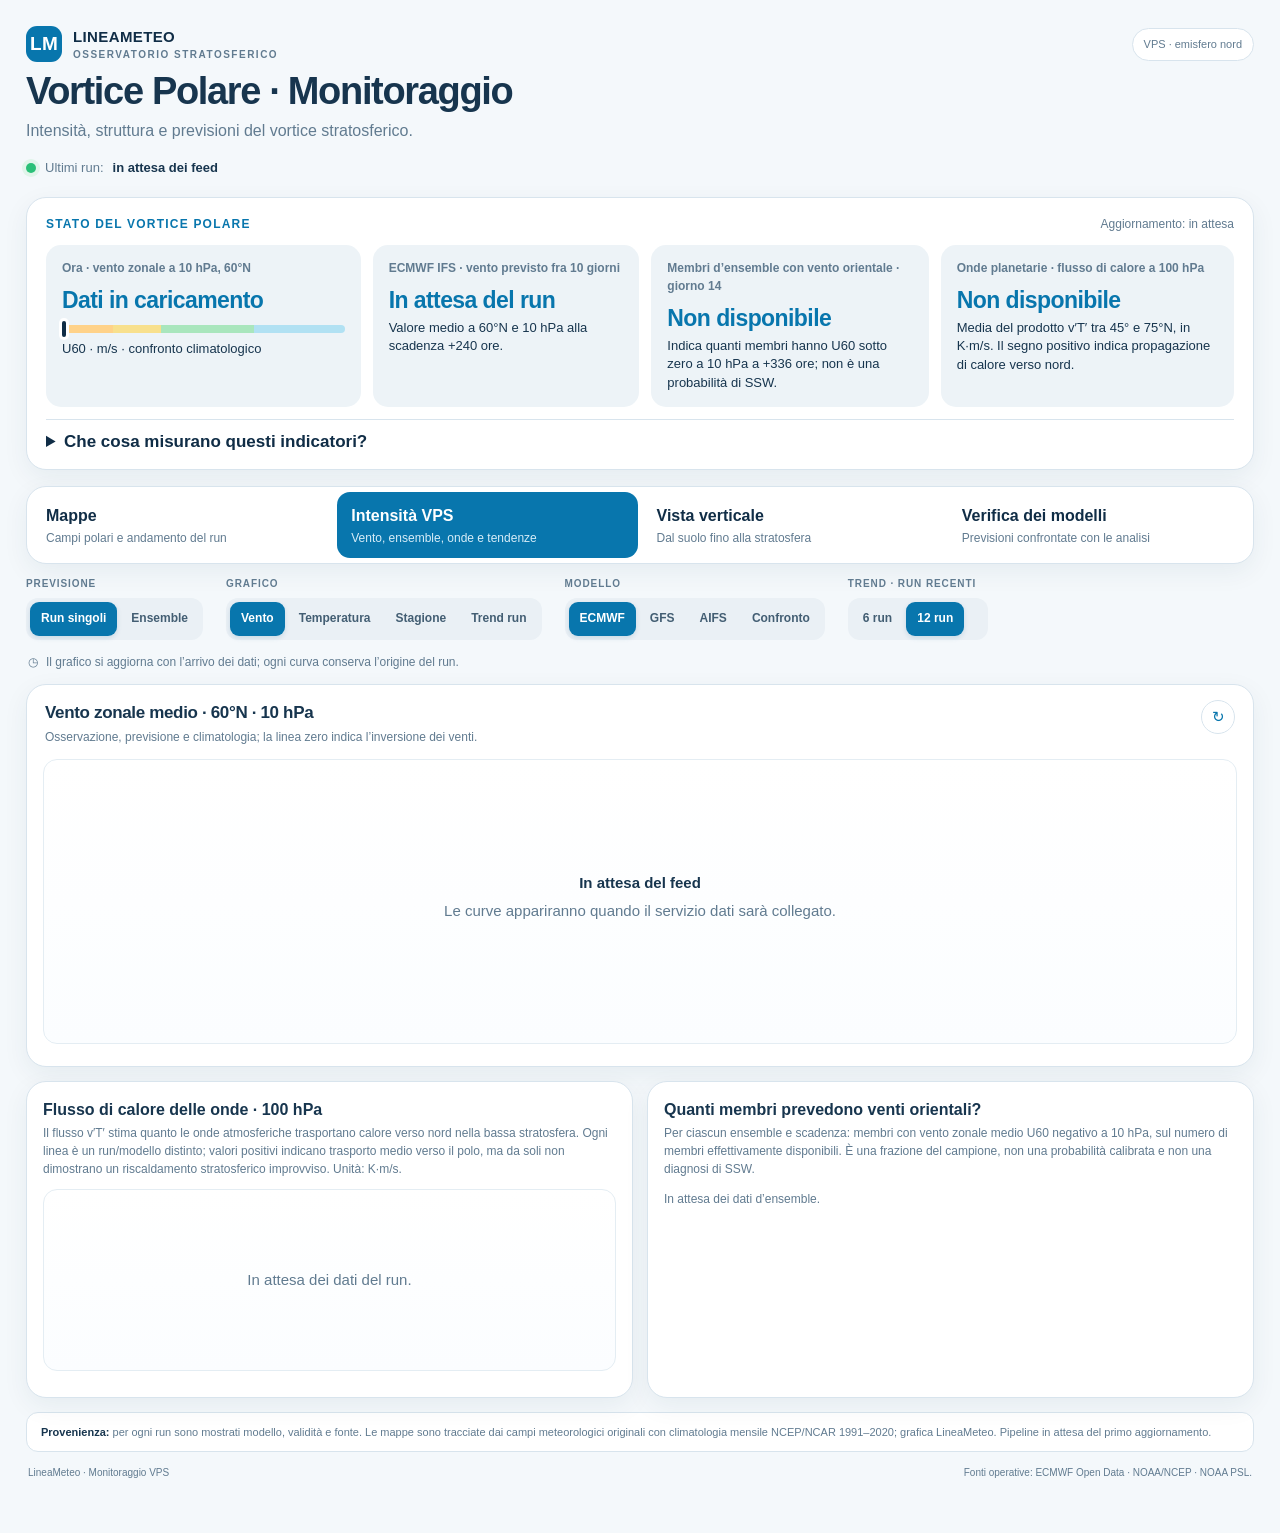
==== public/index.html @ aa891d91 "Fix VPS diagnostics and ensemble charts" ====
<!doctype html>
<html lang="it">
<head>
<meta charset="utf-8"><meta name="viewport" content="width=device-width,initial-scale=1">
<meta name="theme-color" content="#075b91">
<title>VPS · Monitoraggio del vortice polare | LineaMeteo</title>
<style>
:root{--navy:#102d46;--blue:#0876ad;--blue2:#e8f3f9;--cyan:#28a8c4;--ink:#17354e;--muted:#617b90;--line:#d8e4ed;--paper:#fff;--page:#f4f8fb;--soft:#edf3f7;--red:#bd3434;--amber:#cf5c19;--green:#188655;--shadow:0 8px 26px #143c5510}
*{box-sizing:border-box}body{margin:0;background:var(--page);color:var(--ink);font:15px/1.48 Inter,"Segoe UI",Arial,sans-serif}button,select{font:inherit;color:inherit}button{cursor:pointer}.shell{max-width:1460px;margin:auto;padding:26px 26px 52px}.brandline{display:flex;justify-content:space-between;align-items:center;gap:18px;margin-bottom:8px}.brand{display:flex;align-items:center;gap:11px;font-weight:850;letter-spacing:.025em;color:var(--navy)}.brand-mark{width:36px;height:36px;border-radius:11px;background:var(--blue);color:#fff;display:grid;place-items:center;font-size:19px}.brand small{display:block;font-size:10px;letter-spacing:.15em;color:var(--muted);font-weight:750}.source-tag{border:1px solid var(--line);background:#fff;border-radius:999px;padding:7px 11px;color:var(--muted);font-size:11px}.title{font-size:clamp(27px,3.2vw,38px);line-height:1.1;margin:0 0 6px;letter-spacing:-.035em}.subtitle{margin:0;color:var(--muted);font-size:16px}.runline{display:flex;align-items:center;gap:9px;margin:16px 0 19px;color:var(--muted);font-size:13px;flex-wrap:wrap}.live-dot{width:10px;height:10px;border-radius:50%;background:#2ac078;box-shadow:0 0 0 4px #e0f5ea;flex:none}.runline strong{color:var(--ink);font-weight:700}.panel{background:var(--paper);border:1px solid var(--line);border-radius:20px;box-shadow:var(--shadow)}.status-panel{padding:18px 19px 15px}.panel-head{display:flex;justify-content:space-between;align-items:center;gap:12px;margin-bottom:12px}.eyebrow{font-size:12px;font-weight:850;letter-spacing:.1em;text-transform:uppercase;color:var(--blue)}.updated{font-size:12px;color:var(--muted)}.status-grid{display:grid;grid-template-columns:1.18fr 1fr 1.04fr 1.1fr;gap:12px}.status-card{background:var(--soft);border-radius:15px;padding:15px 16px;min-height:145px}.status-label{font-size:12px;color:var(--muted);font-weight:650}.status-value{font-size:23px;line-height:1.12;font-weight:850;letter-spacing:-.025em;margin:10px 0 5px;color:var(--blue)}.status-value.warn{color:var(--amber)}.status-value.alert{color:var(--red)}.status-value.ok{color:var(--green)}.status-detail{font-size:13px;line-height:1.42}.meter{position:relative;height:8px;border-radius:10px;margin:11px 0 7px;background:linear-gradient(90deg,#ffd289 0 18%,#f8e08d 18% 35%,#a9e6bd 35% 68%,#b1e1f3 68% 100%)}.meter i{position:absolute;top:-4px;left:var(--pos,0%);height:16px;width:4px;border-radius:4px;background:var(--navy);box-shadow:0 0 0 3px white}.help{margin-top:12px;border-top:1px solid var(--line);padding-top:9px}.help summary{cursor:pointer;font-size:17px;font-weight:800;color:var(--navy)}.help p{margin:9px 0 2px;max-width:1120px;color:#435e73;font-size:13px}.views{display:grid;grid-template-columns:repeat(4,1fr);gap:5px;padding:5px;margin:16px 0 13px}.view-btn{border:0;background:transparent;border-radius:13px;text-align:left;padding:12px 14px;font-weight:800;font-size:16px;color:var(--navy)}.view-btn small{display:block;margin-top:3px;color:var(--muted);font-size:12px;font-weight:500;line-height:1.3}.view-btn[aria-selected=true]{background:var(--blue);color:white}.view-btn[aria-selected=true] small{color:#d7edf8}.controls{display:flex;gap:15px 23px;flex-wrap:wrap;margin:12px 0 14px}.control{min-width:140px}.control label{display:block;text-transform:uppercase;letter-spacing:.09em;color:var(--muted);font-size:10px;font-weight:850;margin-bottom:6px}.seg{display:flex;flex-wrap:wrap;gap:3px;background:#eaf0f5;padding:4px;border-radius:12px}.seg button{border:0;background:transparent;border-radius:9px;padding:8px 11px;font-size:12px;font-weight:700;color:#435e73}.seg button[aria-pressed=true]{background:var(--blue);color:#fff;box-shadow:0 2px 5px #075b9126}.seg button:disabled{opacity:.45;cursor:not-allowed}.map-controls .control{min-width:auto}.map-controls select{background:#eaf0f5;border:1px solid #dbe6ef;border-radius:10px;padding:8px 11px;font-size:12px;font-weight:700;max-width:230px}.freshness{display:flex;align-items:center;gap:8px;color:var(--muted);font-size:12px;margin:10px 2px 12px}.freshness b{color:var(--ink)}.chart-panel{padding:15px 16px 12px;overflow:hidden}.chart-top{display:flex;justify-content:space-between;align-items:flex-start;gap:16px;margin:0 2px 12px}.chart-top h2{font-size:17px;margin:0 0 4px;letter-spacing:-.02em}.chart-top p{margin:0;color:var(--muted);font-size:12px}.chart-actions{display:flex;gap:7px}.iconbtn{width:34px;height:34px;border-radius:50%;border:1px solid var(--line);background:#fff;color:var(--blue);font-size:15px}.chartbox{border:1px solid #e4edf3;border-radius:14px;min-height:285px;padding:10px 9px;background:linear-gradient(#fff,#fbfdff);overflow:hidden}.chartbox svg{width:100%;height:auto;display:block;min-height:250px}.chart-empty{min-height:255px;display:grid;place-items:center;text-align:center;color:var(--muted);padding:22px}.chart-empty strong{display:block;color:var(--ink);font-size:15px;margin-bottom:5px}.legend{display:flex;gap:13px;align-items:center;flex-wrap:wrap;margin:10px 3px 0;font-size:11px;color:var(--muted)}.leg{display:inline-flex;gap:6px;align-items:center}.line-swatch{width:19px;height:3px;border-radius:4px;background:var(--c)}.dash-swatch{width:19px;border-top:2px dashed var(--c)}.section-note{border-left:3px solid var(--cyan);padding:9px 12px;background:#f0f8fb;color:#426276;font-size:12px;margin-top:12px;border-radius:0 9px 9px 0}.grid-two{display:grid;grid-template-columns:1fr 1fr;gap:14px;margin-top:14px}.mini-panel{padding:16px}.mini-panel h3{font-size:16px;margin:0 0 4px}.mini-panel p{margin:0;color:var(--muted);font-size:12px}.mapbox{padding:14px;background:#fff;border:1px solid var(--line);border-radius:16px}.mapbox img{width:100%;height:auto;min-height:280px;object-fit:contain;background:#f9fbfc;border-radius:10px;display:block}.map-placeholder{min-height:360px;display:grid;place-items:center;text-align:center;color:var(--muted);background:linear-gradient(135deg,#eff6fa,#fff);border-radius:10px;padding:24px}.map-placeholder strong{display:block;color:var(--navy);font-size:18px;margin-bottom:5px}.map-caption{display:flex;justify-content:space-between;gap:12px;align-items:flex-start;margin:11px 2px 0;color:var(--muted);font-size:11px}.map-caption strong{color:var(--ink)}.sliderrow{display:flex;align-items:center;gap:12px;margin:14px 4px 2px}.sliderrow input{flex:1;accent-color:var(--blue)}.sliderrow output{min-width:76px;text-align:right;font-size:12px;font-weight:750;color:var(--blue)}.playbtn{width:42px;height:42px;border:0;border-radius:50%;background:var(--blue);color:white;font-size:17px}.tickrow{display:flex;justify-content:space-between;color:var(--muted);font-size:10px;margin:3px 0 0 54px}.data-foot{display:flex;justify-content:space-between;gap:12px;flex-wrap:wrap;margin:14px 2px 0;color:var(--muted);font-size:10px}.data-foot a{color:var(--blue)}.source-strip{margin-top:14px;padding:11px 14px;border:1px solid var(--line);background:#fff;border-radius:12px;color:var(--muted);font-size:11px;line-height:1.5}.source-strip b{color:var(--ink)}.hidden{display:none!important}.badge{display:inline-flex;align-items:center;border-radius:999px;padding:3px 8px;background:var(--blue2);color:var(--blue);font-weight:750;font-size:10px}.mobile-scroll{overflow:auto}.axis{font:11px Inter,"Segoe UI",sans-serif;fill:#74899b}.chart-title{font:700 13px Inter,"Segoe UI",sans-serif;fill:#17354e}.gridline{stroke:#e5edf3;stroke-width:1}.zero{stroke:#243c50;stroke-width:1.4}.historical{fill:none;stroke:#192f40;stroke-width:3.2;stroke-linecap:round;stroke-linejoin:round}.normal{fill:none;stroke:#8a969f;stroke-width:1.8}.forecast{fill:none;stroke:#c64535;stroke-width:2.5;stroke-linecap:round;stroke-linejoin:round}.spread{fill:#bd4040;opacity:.12}.placeholder-run{color:var(--muted)}@media(max-width:900px){.status-grid{grid-template-columns:repeat(2,1fr)}.views{grid-template-columns:repeat(2,1fr)}}@media(max-width:620px){.shell{padding:17px 12px 34px}.brandline{align-items:flex-start}.source-tag{display:none}.status-grid{grid-template-columns:1fr 1fr;gap:8px}.status-card{padding:11px;min-height:130px}.status-value{font-size:19px}.views{gap:3px;padding:4px}.view-btn{padding:10px;font-size:13px}.view-btn small{font-size:10px}.grid-two{grid-template-columns:1fr}.panel-head{align-items:flex-start}.chart-panel{padding:12px 10px}.chartbox{padding:6px 3px;min-height:230px}.chartbox svg{min-height:220px}.mapbox{padding:8px}.map-placeholder{min-height:240px}.control{min-width:120px}.map-controls select{max-width:180px}}
#vertical-chart svg{min-height:560px}#vertical-chart .axis{font-size:12px}
</style>
</head>
<body>
<main class="shell">
  <div class="brandline"><div class="brand"><span class="brand-mark">LM</span><span>LINEAMETEO<small>OSSERVATORIO STRATOSFERICO</small></span></div><span class="source-tag">VPS · emisfero nord</span></div>
  <h1 class="title">Vortice Polare · Monitoraggio</h1>
  <p class="subtitle">Intensità, struttura e previsioni del vortice stratosferico.</p>
  <div class="runline"><i class="live-dot"></i><span>Ultimi run:</span><span id="runline"><strong>in attesa dei feed</strong></span></div>

  <section class="panel status-panel" aria-label="Stato VPS">
    <div class="panel-head"><span class="eyebrow">Stato del vortice polare</span><span id="updated" class="updated">Aggiornamento: in attesa</span></div>
    <div class="status-grid">
      <article class="status-card"><div class="status-label">Ora · vento zonale a 10 hPa, 60°N</div><div id="wind-state" class="status-value">Dati in caricamento</div><div class="meter" aria-hidden="true"><i id="wind-meter"></i></div><div id="wind-value" class="status-detail">U60 · m/s · confronto climatologico</div></article>
      <article class="status-card"><div class="status-label">ECMWF IFS · vento previsto fra 10 giorni</div><div id="forecast-state" class="status-value">In attesa del run</div><div id="forecast-value" class="status-detail">Valore medio a 60°N e 10 hPa alla scadenza +240 ore.</div></article>
      <article class="status-card"><div class="status-label">Membri d’ensemble con vento orientale · giorno 14</div><div id="ssw-state" class="status-value">Non disponibile</div><div id="ssw-value" class="status-detail">Indica quanti membri hanno U60 sotto zero a 10 hPa a +336 ore; non è una probabilità di SSW.</div></article>
      <article class="status-card"><div class="status-label">Onde planetarie · flusso di calore a 100 hPa</div><div id="wave-state" class="status-value">Non disponibile</div><div id="wave-value" class="status-detail">Media del prodotto v′T′ tra 45° e 75°N, in K·m/s. Il segno positivo indica propagazione di calore verso nord.</div></article>
    </div>
    <details class="help"><summary>Che cosa misurano questi indicatori?</summary><p><b>Vento zonale U60:</b> media del vento da ovest verso est tra 55° e 65°N a 10 hPa (circa 30 km). Positivo significa venti occidentali; negativo, orientali. <b>Previsione IFS:</b> valore del run deterministico a +240 ore, non media dell’ensemble. <b>Membri sotto zero:</b> conteggio e frazione dei membri che prevedono vento orientale a +336 ore; è una quota grezza riferita a quel campione, non una probabilità calibrata e non basta da sola a diagnosticare un riscaldamento stratosferico improvviso. <b>Flusso v′T′:</b> misura l’attività delle onde planetarie nella bassa stratosfera; un valore positivo indica trasporto medio di calore verso il polo. Nessun indicatore, preso singolarmente, determina il tempo al suolo.</p></details>
  </section>

  <nav class="panel views" aria-label="Sezioni dashboard" role="tablist">
    <button class="view-btn" role="tab" aria-selected="false" data-view="maps">Mappe<small>Campi polari e andamento del run</small></button>
    <button class="view-btn" role="tab" aria-selected="true" data-view="strength">Intensità VPS<small>Vento, ensemble, onde e tendenze</small></button>
    <button class="view-btn" role="tab" aria-selected="false" data-view="vertical">Vista verticale<small>Dal suolo fino alla stratosfera</small></button>
    <button class="view-btn" role="tab" aria-selected="false" data-view="accuracy">Verifica dei modelli<small>Previsioni confrontate con le analisi</small></button>
  </nav>

  <section id="view-maps" class="view-section hidden" aria-label="Mappe polari">
    <div class="controls map-controls">
      <div class="control"><label for="map-model">Modello</label><select id="map-model"><option value="ifs">ECMWF IFS</option><option value="gfs">GFS</option><option value="aifs">AIFS</option><option value="compare">Confronto</option></select></div>
      <div class="control"><label>Quota</label><div class="seg"><button data-level="10" aria-pressed="true">10 hPa</button><button data-level="50" aria-pressed="false">50 hPa</button><button data-level="both" aria-pressed="false">Entrambe</button></div></div>
      <div class="control"><label>Campo</label><div class="seg"><button data-field="vortex" aria-pressed="true">Struttura del vortice</button><button data-field="temp" aria-pressed="false">Anomalia temperatura</button><button data-field="height" aria-pressed="false">Anomalia geopotenziale</button><button data-field="wind" aria-pressed="false">Vento zonale</button></div></div>
    </div>
    <div class="freshness"><span class="live-dot"></span><span id="map-freshness">Seleziona il passo previsto con il cursore.</span></div>
    <article class="panel mapbox">
      <div id="map-display" class="map-placeholder"><div><strong>Mappe VPS</strong><span>In attesa del feed cartografico del run selezionato.</span></div></div>
      <div class="sliderrow"><button id="map-play" class="playbtn" aria-label="Avvia animazione">▶</button><input id="map-step" type="range" min="0" max="7" step="1" value="0" aria-label="Passo di previsione"><output id="map-step-label">Analisi · +0 h</output></div>
      <div class="tickrow"><span>Ora</span><span>Giorno 3</span><span>Giorno 6</span><span>Giorno 9</span><span>Giorno 12</span><span>Giorno 15</span></div>
      <div class="map-caption"><span id="map-caption">Mappa non ancora disponibile.</span><span>Vista polare · Nord</span></div>
    </article>
    <div class="source-strip"><b>Campi mostrati:</b> anomalia di temperatura, altezza geopotenziale e struttura del vortice. Mappe generate dai campi del modello e dalla climatologia selezionata; ogni pannello riporta modello, run e ora valida.</div>
  </section>

  <section id="view-strength" class="view-section" aria-label="Intensità del vortice">
    <div class="controls">
      <div class="control"><label>Previsione</label><div class="seg"><button data-forecast="single" aria-pressed="true">Run singoli</button><button data-forecast="ensemble" aria-pressed="false">Ensemble</button></div></div>
      <div class="control"><label>Grafico</label><div class="seg"><button data-chart="wind" aria-pressed="true">Vento</button><button data-chart="temperature" aria-pressed="false">Temperatura</button><button data-chart="season" aria-pressed="false">Stagione</button><button data-chart="trend" aria-pressed="false">Trend run</button></div></div>
      <div class="control"><label>Modello</label><div class="seg"><button data-model="ecmwf" aria-pressed="true">ECMWF</button><button data-model="gfs" aria-pressed="false">GFS</button><button data-model="aifs" aria-pressed="false">AIFS</button><button data-model="compare" aria-pressed="false">Confronto</button></div></div>
      <div class="control"><label>Trend · run recenti</label><div class="seg"><button data-run-count="6" aria-pressed="false">6 run</button><button data-run-count="12" aria-pressed="true">12 run</button></div></div>
    </div>
    <div class="freshness"><span>◷</span><span id="strength-freshness">Il grafico si aggiorna con l’arrivo dei dati; ogni curva conserva l’origine del run.</span></div>
    <article class="panel chart-panel">
      <div class="chart-top"><div><h2 id="strength-title">Vento zonale medio · 60°N · 10 hPa</h2><p id="strength-subtitle">Osservazione, previsione e climatologia; la linea zero indica l’inversione dei venti.</p></div><div class="chart-actions"><button id="refresh" class="iconbtn" title="Aggiorna dati" aria-label="Aggiorna dati">↻</button></div></div>
      <div id="strength-chart" class="chartbox"><div class="chart-empty"><div><strong>In attesa del feed</strong>Le curve appariranno quando il servizio dati sarà collegato.</div></div></div>
      <div id="strength-legend" class="legend"></div>
    </article>
    <div class="grid-two">
      <article class="panel mini-panel"><h3>Flusso di calore delle onde · 100 hPa</h3><p>Il flusso v′T′ stima quanto le onde atmosferiche trasportano calore verso nord nella bassa stratosfera. Ogni linea è un run/modello distinto; valori positivi indicano trasporto medio verso il polo, ma da soli non dimostrano un riscaldamento stratosferico improvviso. Unità: K·m/s.</p><div id="wave-chart" class="chartbox" style="margin-top:10px;min-height:180px"><div class="chart-empty" style="min-height:160px">In attesa dei dati del run.</div></div><div id="wave-legend" class="legend"></div></article>
      <article class="panel mini-panel"><h3>Quanti membri prevedono venti orientali?</h3><p>Per ciascun ensemble e scadenza: membri con vento zonale medio U60 negativo a 10 hPa, sul numero di membri effettivamente disponibili. È una frazione del campione, non una probabilità calibrata e non una diagnosi di SSW.</p><div id="odds-table" style="margin-top:12px;color:var(--muted);font-size:12px">In attesa dei dati d’ensemble.</div></article>
    </div>
  </section>

  <section id="view-vertical" class="view-section hidden" aria-label="Vista verticale">
    <div class="controls">
      <div class="control"><label>Modello</label><div class="seg"><button data-vmodel="ecmwf" aria-pressed="true">ECMWF IFS</button><button data-vmodel="aifs" aria-pressed="false">AIFS</button><button data-vmodel="gfs" aria-pressed="false">GFS</button></div></div>
      <div class="control"><label>Campo</label><div class="seg"><button data-vfield="wind" aria-pressed="true">Vento</button><button data-vfield="temperature" aria-pressed="false">Temperatura</button><button data-vfield="height" aria-pressed="false">Geopotenziale</button></div></div>
      <div class="control"><label>Confronto con il clima</label><div class="seg"><button data-vscale="anomaly" aria-pressed="true">Scarto dalla media</button><button data-vscale="sigma" aria-pressed="false">Scarto in σ</button><button data-vscale="raw" aria-pressed="false">Valore effettivo</button></div></div>
    </div>
    <article class="panel chart-panel"><div class="chart-top"><div><h2>Atmosfera dall’alto verso il basso · pressione nel tempo</h2><p>La stratosfera è in alto (pressione bassa), la superficie in basso (pressione vicina a 1000 hPa). Il tempo scorre da sinistra a destra. La disponibilità dei livelli dipende dal modello e dal campo scelto.</p></div></div><div id="vertical-chart" class="chartbox"><div class="chart-empty"><div><strong>Profilo verticale in attesa</strong>Servono campi su più livelli di pressione per il run selezionato.</div></div></div><div class="section-note">“Scarto dalla media” sottrae la normale mensile 1991–2020: per la temperatura si esprime in °C (una differenza di 1 °C equivale a 1 K); per vento in m/s e geopotenziale in metri. “σ” divide lo scarto per la variabilità climatica tipica: +1 σ significa una deviazione standard sopra la media. “Valore effettivo” mostra la grandezza prevista con la sua unità. La climatologia disponibile copre fino a 10 hPa; per questo i livelli più alti del GFS compaiono solo nei valori effettivi.</div></article>
  </section>

  <section id="view-accuracy" class="view-section hidden" aria-label="Verifica dei modelli">
    <div class="controls">
      <div class="control"><label>Tipo</label><div class="seg"><button data-atype="single" aria-pressed="true">Run singoli</button><button data-atype="ensemble" aria-pressed="false">Ensemble</button></div></div>
      <div class="control"><label>Modello</label><div class="seg"><button data-amodel="ecmwf" aria-pressed="true">ECMWF</button><button data-amodel="gfs" aria-pressed="false">GFS</button><button data-amodel="aifs" aria-pressed="false">AIFS</button></div></div>
      <div class="control"><label>Periodo</label><div class="seg"><button data-period="30d" aria-pressed="true">Ultimi 30 giorni</button><button data-period="season" aria-pressed="false">Intera stagione</button></div></div>
    </div>
    <article class="panel chart-panel"><div class="chart-top"><div><h2>Quanto si è avvicinato il modello? · vento U60 a 10 hPa</h2><p>Ogni previsione archiviata viene confrontata, alla stessa ora di validità, con l’analisi IFS disponibile. I risultati maturano solo quando quella scadenza è passata.</p></div></div><div id="accuracy-chart" class="chartbox"><div class="chart-empty"><div><strong>Verifiche in raccolta</strong>Il confronto parte con l’archiviazione dei run e delle analisi. Se non ci sono ancora scadenze osservate in comune, non è possibile calcolare un risultato.</div></div></div><div class="section-note"><b>Bias:</b> errore medio (positivo = previsione troppo alta; negativo = troppo bassa). <b>MAE:</b> errore assoluto medio. <b>RMSE:</b> penalizza maggiormente gli errori grandi. Tutti sono in m/s e confrontano il vento medio previsto con l’analisi operativa IFS, che è una stima del modello e non una misura diretta.</div></article>
  </section>

  <div class="source-strip"><b>Provenienza:</b> per ogni run sono mostrati modello, validità e fonte. Le mappe sono tracciate dai campi meteorologici originali con climatologia mensile NCEP/NCAR 1991–2020; grafica LineaMeteo. <span id="feed-status">Pipeline in attesa del primo aggiornamento.</span></div>
  <footer class="data-foot"><span>LineaMeteo · Monitoraggio VPS</span><span id="credits">Fonti operative: ECMWF Open Data · NOAA/NCEP · NOAA PSL.</span></footer>
</main>
<script src="/product.js"></script>
</body>
</html>
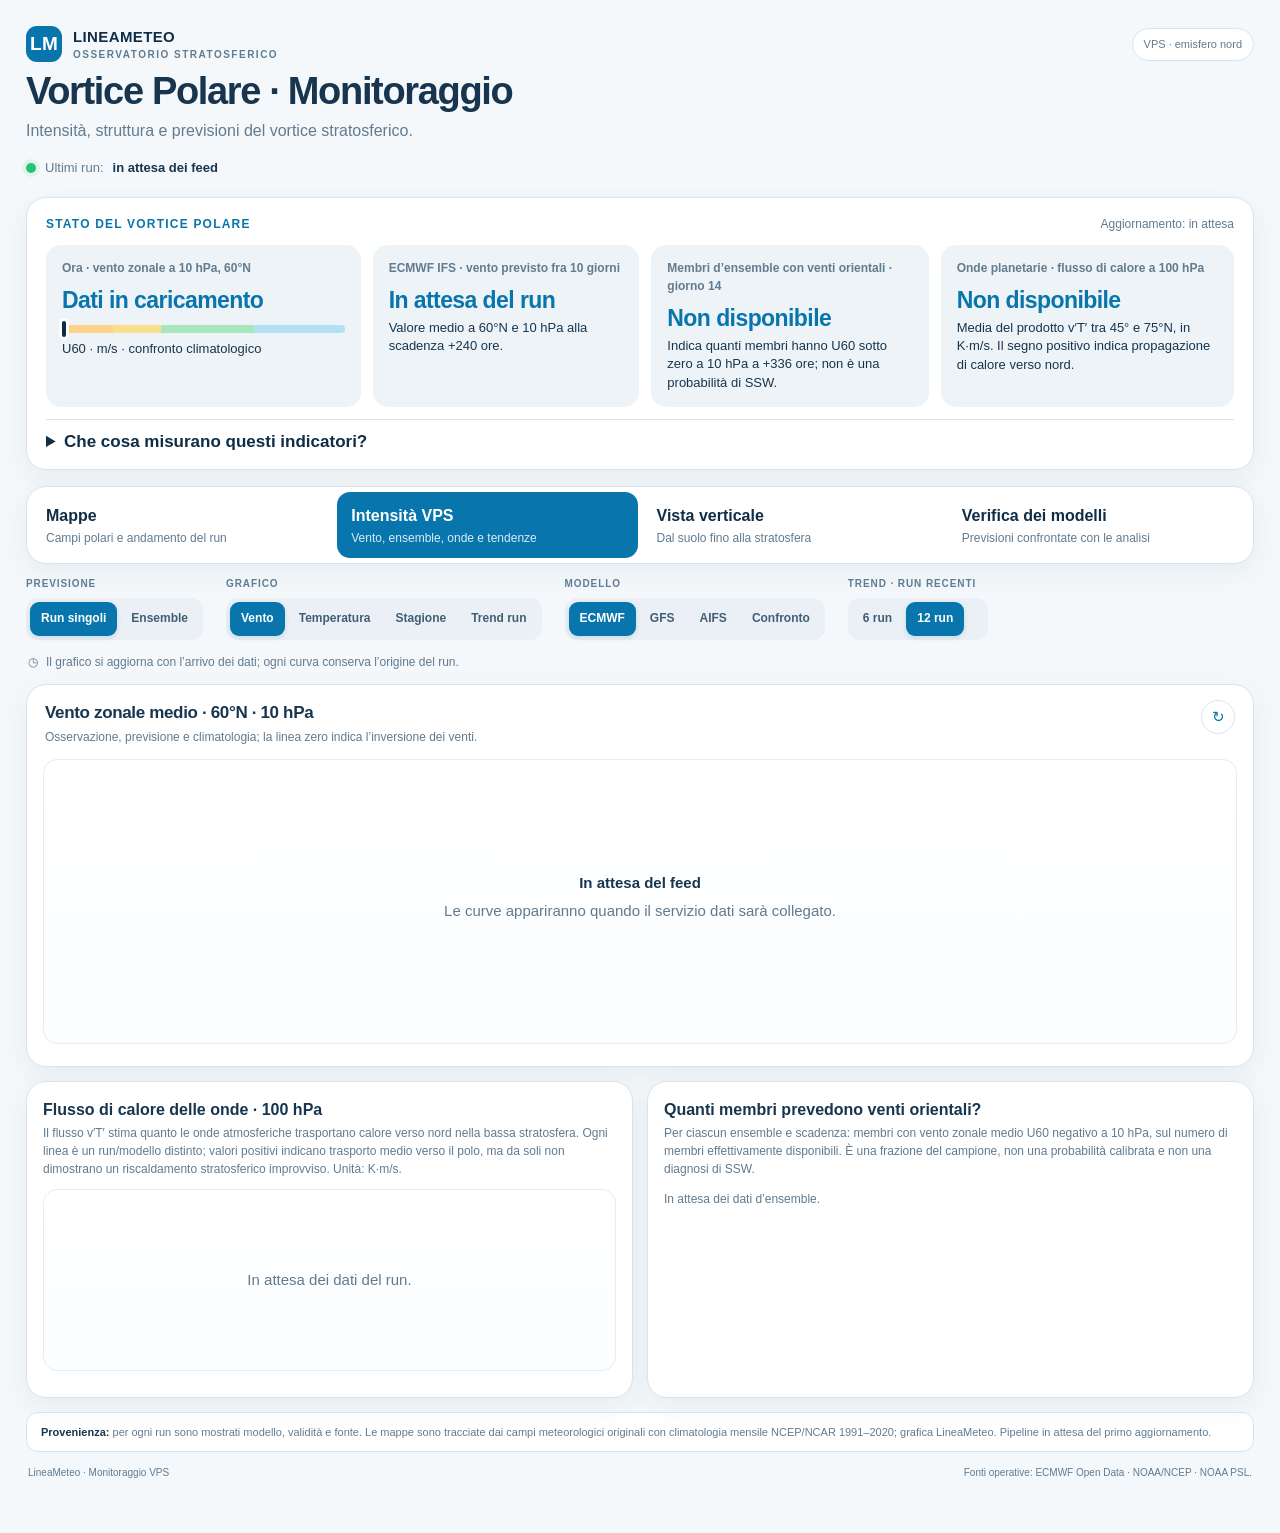
==== commit a8c38fec: "Fix VPS map fields and dashboard charts" ====
--- a/public/index.html
+++ b/public/index.html
@@ -22,7 +22,7 @@
     <div class="status-grid">
       <article class="status-card"><div class="status-label">Ora · vento zonale a 10 hPa, 60°N</div><div id="wind-state" class="status-value">Dati in caricamento</div><div class="meter" aria-hidden="true"><i id="wind-meter"></i></div><div id="wind-value" class="status-detail">U60 · m/s · confronto climatologico</div></article>
       <article class="status-card"><div class="status-label">ECMWF IFS · vento previsto fra 10 giorni</div><div id="forecast-state" class="status-value">In attesa del run</div><div id="forecast-value" class="status-detail">Valore medio a 60°N e 10 hPa alla scadenza +240 ore.</div></article>
-      <article class="status-card"><div class="status-label">Membri d’ensemble con vento orientale · giorno 14</div><div id="ssw-state" class="status-value">Non disponibile</div><div id="ssw-value" class="status-detail">Indica quanti membri hanno U60 sotto zero a 10 hPa a +336 ore; non è una probabilità di SSW.</div></article>
+      <article class="status-card"><div class="status-label">Membri d’ensemble con venti orientali · giorno 14</div><div id="ssw-state" class="status-value">Non disponibile</div><div id="ssw-value" class="status-detail">Indica quanti membri hanno U60 sotto zero a 10 hPa a +336 ore; non è una probabilità di SSW.</div></article>
       <article class="status-card"><div class="status-label">Onde planetarie · flusso di calore a 100 hPa</div><div id="wave-state" class="status-value">Non disponibile</div><div id="wave-value" class="status-detail">Media del prodotto v′T′ tra 45° e 75°N, in K·m/s. Il segno positivo indica propagazione di calore verso nord.</div></article>
     </div>
     <details class="help"><summary>Che cosa misurano questi indicatori?</summary><p><b>Vento zonale U60:</b> media del vento da ovest verso est tra 55° e 65°N a 10 hPa (circa 30 km). Positivo significa venti occidentali; negativo, orientali. <b>Previsione IFS:</b> valore del run deterministico a +240 ore, non media dell’ensemble. <b>Membri sotto zero:</b> conteggio e frazione dei membri che prevedono vento orientale a +336 ore; è una quota grezza riferita a quel campione, non una probabilità calibrata e non basta da sola a diagnosticare un riscaldamento stratosferico improvviso. <b>Flusso v′T′:</b> misura l’attività delle onde planetarie nella bassa stratosfera; un valore positivo indica trasporto medio di calore verso il polo. Nessun indicatore, preso singolarmente, determina il tempo al suolo.</p></details>
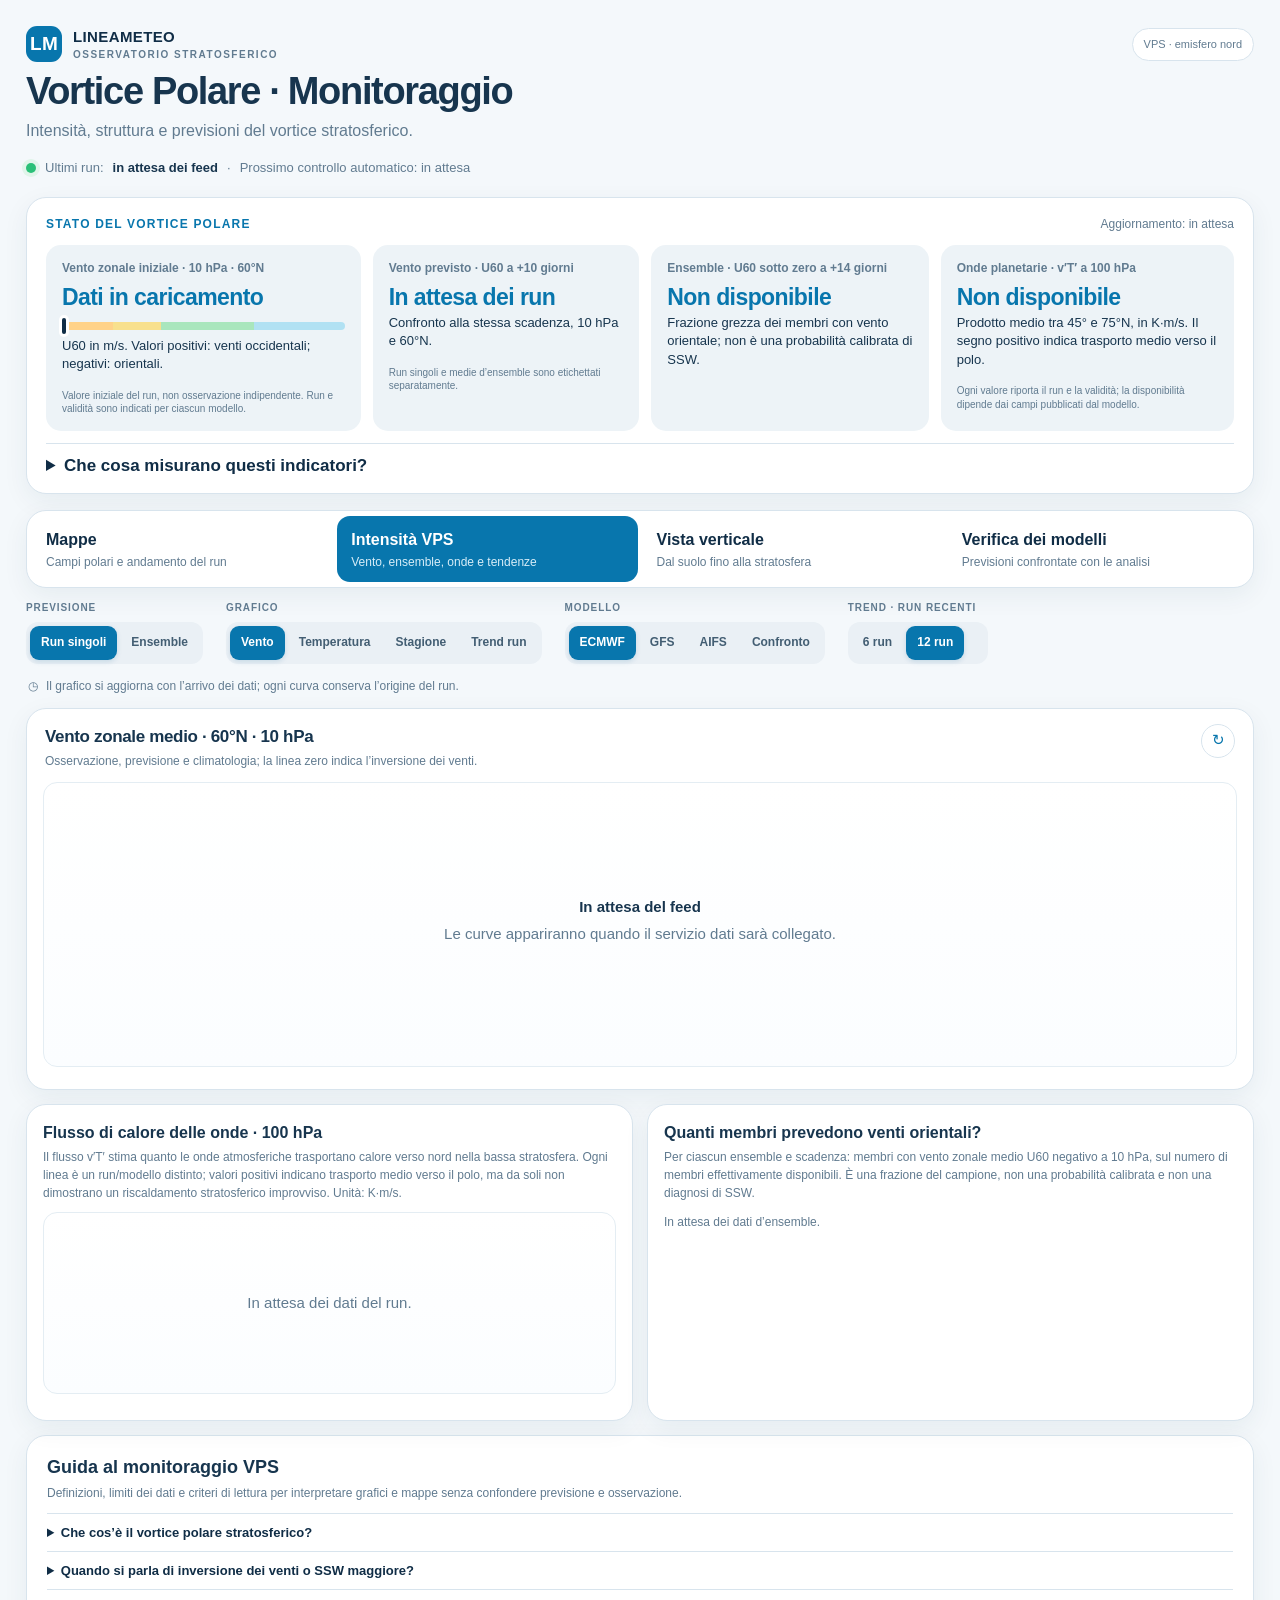
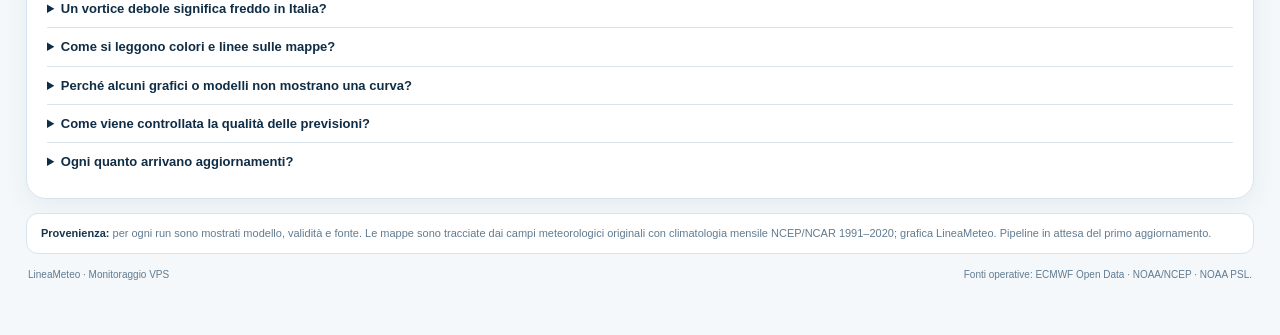
==== commit 8a2bf5fd: "Complete LineaMeteo polar vortex dashboard" ====
--- a/public/index.html
+++ b/public/index.html
@@ -8,6 +8,18 @@
 :root{--navy:#102d46;--blue:#0876ad;--blue2:#e8f3f9;--cyan:#28a8c4;--ink:#17354e;--muted:#617b90;--line:#d8e4ed;--paper:#fff;--page:#f4f8fb;--soft:#edf3f7;--red:#bd3434;--amber:#cf5c19;--green:#188655;--shadow:0 8px 26px #143c5510}
 *{box-sizing:border-box}body{margin:0;background:var(--page);color:var(--ink);font:15px/1.48 Inter,"Segoe UI",Arial,sans-serif}button,select{font:inherit;color:inherit}button{cursor:pointer}.shell{max-width:1460px;margin:auto;padding:26px 26px 52px}.brandline{display:flex;justify-content:space-between;align-items:center;gap:18px;margin-bottom:8px}.brand{display:flex;align-items:center;gap:11px;font-weight:850;letter-spacing:.025em;color:var(--navy)}.brand-mark{width:36px;height:36px;border-radius:11px;background:var(--blue);color:#fff;display:grid;place-items:center;font-size:19px}.brand small{display:block;font-size:10px;letter-spacing:.15em;color:var(--muted);font-weight:750}.source-tag{border:1px solid var(--line);background:#fff;border-radius:999px;padding:7px 11px;color:var(--muted);font-size:11px}.title{font-size:clamp(27px,3.2vw,38px);line-height:1.1;margin:0 0 6px;letter-spacing:-.035em}.subtitle{margin:0;color:var(--muted);font-size:16px}.runline{display:flex;align-items:center;gap:9px;margin:16px 0 19px;color:var(--muted);font-size:13px;flex-wrap:wrap}.live-dot{width:10px;height:10px;border-radius:50%;background:#2ac078;box-shadow:0 0 0 4px #e0f5ea;flex:none}.runline strong{color:var(--ink);font-weight:700}.panel{background:var(--paper);border:1px solid var(--line);border-radius:20px;box-shadow:var(--shadow)}.status-panel{padding:18px 19px 15px}.panel-head{display:flex;justify-content:space-between;align-items:center;gap:12px;margin-bottom:12px}.eyebrow{font-size:12px;font-weight:850;letter-spacing:.1em;text-transform:uppercase;color:var(--blue)}.updated{font-size:12px;color:var(--muted)}.status-grid{display:grid;grid-template-columns:1.18fr 1fr 1.04fr 1.1fr;gap:12px}.status-card{background:var(--soft);border-radius:15px;padding:15px 16px;min-height:145px}.status-label{font-size:12px;color:var(--muted);font-weight:650}.status-value{font-size:23px;line-height:1.12;font-weight:850;letter-spacing:-.025em;margin:10px 0 5px;color:var(--blue)}.status-value.warn{color:var(--amber)}.status-value.alert{color:var(--red)}.status-value.ok{color:var(--green)}.status-detail{font-size:13px;line-height:1.42}.meter{position:relative;height:8px;border-radius:10px;margin:11px 0 7px;background:linear-gradient(90deg,#ffd289 0 18%,#f8e08d 18% 35%,#a9e6bd 35% 68%,#b1e1f3 68% 100%)}.meter i{position:absolute;top:-4px;left:var(--pos,0%);height:16px;width:4px;border-radius:4px;background:var(--navy);box-shadow:0 0 0 3px white}.help{margin-top:12px;border-top:1px solid var(--line);padding-top:9px}.help summary{cursor:pointer;font-size:17px;font-weight:800;color:var(--navy)}.help p{margin:9px 0 2px;max-width:1120px;color:#435e73;font-size:13px}.views{display:grid;grid-template-columns:repeat(4,1fr);gap:5px;padding:5px;margin:16px 0 13px}.view-btn{border:0;background:transparent;border-radius:13px;text-align:left;padding:12px 14px;font-weight:800;font-size:16px;color:var(--navy)}.view-btn small{display:block;margin-top:3px;color:var(--muted);font-size:12px;font-weight:500;line-height:1.3}.view-btn[aria-selected=true]{background:var(--blue);color:white}.view-btn[aria-selected=true] small{color:#d7edf8}.controls{display:flex;gap:15px 23px;flex-wrap:wrap;margin:12px 0 14px}.control{min-width:140px}.control label{display:block;text-transform:uppercase;letter-spacing:.09em;color:var(--muted);font-size:10px;font-weight:850;margin-bottom:6px}.seg{display:flex;flex-wrap:wrap;gap:3px;background:#eaf0f5;padding:4px;border-radius:12px}.seg button{border:0;background:transparent;border-radius:9px;padding:8px 11px;font-size:12px;font-weight:700;color:#435e73}.seg button[aria-pressed=true]{background:var(--blue);color:#fff;box-shadow:0 2px 5px #075b9126}.seg button:disabled{opacity:.45;cursor:not-allowed}.map-controls .control{min-width:auto}.map-controls select{background:#eaf0f5;border:1px solid #dbe6ef;border-radius:10px;padding:8px 11px;font-size:12px;font-weight:700;max-width:230px}.freshness{display:flex;align-items:center;gap:8px;color:var(--muted);font-size:12px;margin:10px 2px 12px}.freshness b{color:var(--ink)}.chart-panel{padding:15px 16px 12px;overflow:hidden}.chart-top{display:flex;justify-content:space-between;align-items:flex-start;gap:16px;margin:0 2px 12px}.chart-top h2{font-size:17px;margin:0 0 4px;letter-spacing:-.02em}.chart-top p{margin:0;color:var(--muted);font-size:12px}.chart-actions{display:flex;gap:7px}.iconbtn{width:34px;height:34px;border-radius:50%;border:1px solid var(--line);background:#fff;color:var(--blue);font-size:15px}.chartbox{border:1px solid #e4edf3;border-radius:14px;min-height:285px;padding:10px 9px;background:linear-gradient(#fff,#fbfdff);overflow:hidden}.chartbox svg{width:100%;height:auto;display:block;min-height:250px}.chart-empty{min-height:255px;display:grid;place-items:center;text-align:center;color:var(--muted);padding:22px}.chart-empty strong{display:block;color:var(--ink);font-size:15px;margin-bottom:5px}.legend{display:flex;gap:13px;align-items:center;flex-wrap:wrap;margin:10px 3px 0;font-size:11px;color:var(--muted)}.leg{display:inline-flex;gap:6px;align-items:center}.line-swatch{width:19px;height:3px;border-radius:4px;background:var(--c)}.dash-swatch{width:19px;border-top:2px dashed var(--c)}.section-note{border-left:3px solid var(--cyan);padding:9px 12px;background:#f0f8fb;color:#426276;font-size:12px;margin-top:12px;border-radius:0 9px 9px 0}.grid-two{display:grid;grid-template-columns:1fr 1fr;gap:14px;margin-top:14px}.mini-panel{padding:16px}.mini-panel h3{font-size:16px;margin:0 0 4px}.mini-panel p{margin:0;color:var(--muted);font-size:12px}.mapbox{padding:14px;background:#fff;border:1px solid var(--line);border-radius:16px}.mapbox img{width:100%;height:auto;min-height:280px;object-fit:contain;background:#f9fbfc;border-radius:10px;display:block}.map-placeholder{min-height:360px;display:grid;place-items:center;text-align:center;color:var(--muted);background:linear-gradient(135deg,#eff6fa,#fff);border-radius:10px;padding:24px}.map-placeholder strong{display:block;color:var(--navy);font-size:18px;margin-bottom:5px}.map-caption{display:flex;justify-content:space-between;gap:12px;align-items:flex-start;margin:11px 2px 0;color:var(--muted);font-size:11px}.map-caption strong{color:var(--ink)}.sliderrow{display:flex;align-items:center;gap:12px;margin:14px 4px 2px}.sliderrow input{flex:1;accent-color:var(--blue)}.sliderrow output{min-width:76px;text-align:right;font-size:12px;font-weight:750;color:var(--blue)}.playbtn{width:42px;height:42px;border:0;border-radius:50%;background:var(--blue);color:white;font-size:17px}.tickrow{display:flex;justify-content:space-between;color:var(--muted);font-size:10px;margin:3px 0 0 54px}.data-foot{display:flex;justify-content:space-between;gap:12px;flex-wrap:wrap;margin:14px 2px 0;color:var(--muted);font-size:10px}.data-foot a{color:var(--blue)}.source-strip{margin-top:14px;padding:11px 14px;border:1px solid var(--line);background:#fff;border-radius:12px;color:var(--muted);font-size:11px;line-height:1.5}.source-strip b{color:var(--ink)}.hidden{display:none!important}.badge{display:inline-flex;align-items:center;border-radius:999px;padding:3px 8px;background:var(--blue2);color:var(--blue);font-weight:750;font-size:10px}.mobile-scroll{overflow:auto}.axis{font:11px Inter,"Segoe UI",sans-serif;fill:#74899b}.chart-title{font:700 13px Inter,"Segoe UI",sans-serif;fill:#17354e}.gridline{stroke:#e5edf3;stroke-width:1}.zero{stroke:#243c50;stroke-width:1.4}.historical{fill:none;stroke:#192f40;stroke-width:3.2;stroke-linecap:round;stroke-linejoin:round}.normal{fill:none;stroke:#8a969f;stroke-width:1.8}.forecast{fill:none;stroke:#c64535;stroke-width:2.5;stroke-linecap:round;stroke-linejoin:round}.spread{fill:#bd4040;opacity:.12}.placeholder-run{color:var(--muted)}@media(max-width:900px){.status-grid{grid-template-columns:repeat(2,1fr)}.views{grid-template-columns:repeat(2,1fr)}}@media(max-width:620px){.shell{padding:17px 12px 34px}.brandline{align-items:flex-start}.source-tag{display:none}.status-grid{grid-template-columns:1fr 1fr;gap:8px}.status-card{padding:11px;min-height:130px}.status-value{font-size:19px}.views{gap:3px;padding:4px}.view-btn{padding:10px;font-size:13px}.view-btn small{font-size:10px}.grid-two{grid-template-columns:1fr}.panel-head{align-items:flex-start}.chart-panel{padding:12px 10px}.chartbox{padding:6px 3px;min-height:230px}.chartbox svg{min-height:220px}.mapbox{padding:8px}.map-placeholder{min-height:240px}.control{min-width:120px}.map-controls select{max-width:180px}}
 #vertical-chart svg{min-height:560px}#vertical-chart .axis{font-size:12px}
+.map-figure{overflow:hidden;border:1px solid var(--line);border-radius:14px;background:linear-gradient(180deg,#fff,#f7fafc);box-shadow:0 4px 18px #17354e0c}
+.map-figure img{min-height:0!important;background:#fff!important;border-radius:0!important}
+.map-figure figcaption{border-top:1px solid var(--line);background:#f8fbfd}
+.map-missing{margin:8px 2px;padding:10px 12px;border-left:3px solid var(--amber);border-radius:0 8px 8px 0;background:#fff7ed;color:#70420f;font-size:12px;line-height:1.45}
+.map-placeholder span{display:block;max-width:560px;margin:6px auto 0;line-height:1.5}
+.chart-tooltip{position:absolute;z-index:2;top:14px;max-width:240px;padding:7px 10px;border-radius:8px;background:var(--navy);color:#fff;box-shadow:0 4px 14px #102d4633;font-size:11px;line-height:1.4;pointer-events:none}
+.chart-tooltip[hidden]{display:none}
+#strength-chart canvas,#wave-chart canvas,#verification-plot canvas{cursor:crosshair}
+.stepbtn{width:36px;height:36px;border:1px solid var(--line);border-radius:50%;background:#fff;color:var(--blue);font-size:20px;line-height:1}
+#map-display{outline:none}#map-display:focus-visible{box-shadow:0 0 0 3px #28a8c466}
+.status-card{min-width:0}.status-list{display:grid;gap:5px;margin-top:8px;font-size:11px;line-height:1.35}.status-row{display:grid;grid-template-columns:minmax(62px,.72fr) minmax(0,1fr);gap:7px;align-items:start;padding-top:5px;border-top:1px solid #dbe5ed}.status-row b{color:var(--navy);font-weight:750}.status-row span{min-width:0;overflow-wrap:anywhere}.status-row small{display:block;color:var(--muted);font-size:10px}.status-note{margin-top:7px;color:var(--muted);font-size:10px;line-height:1.35}.status-card .status-value{margin:7px 0 3px}@media(max-width:620px){.status-list{font-size:10px}.status-row{grid-template-columns:54px minmax(0,1fr);gap:5px}.status-row small{font-size:9px}}
+.guide-panel{margin-top:14px;padding:18px 20px}.guide-panel h2{margin:0 0 4px;font-size:18px}.guide-panel>p{margin:0 0 10px;color:var(--muted);font-size:12px}.guide-panel details{border-top:1px solid var(--line);padding:9px 0}.guide-panel summary{cursor:pointer;color:var(--navy);font-weight:750;font-size:13px}.guide-panel details p{max-width:1100px;margin:7px 0 0;color:#4c6476;font-size:12px;line-height:1.55}
 </style>
 </head>
 <body>
@@ -15,17 +27,17 @@
   <div class="brandline"><div class="brand"><span class="brand-mark">LM</span><span>LINEAMETEO<small>OSSERVATORIO STRATOSFERICO</small></span></div><span class="source-tag">VPS · emisfero nord</span></div>
   <h1 class="title">Vortice Polare · Monitoraggio</h1>
   <p class="subtitle">Intensità, struttura e previsioni del vortice stratosferico.</p>
-  <div class="runline"><i class="live-dot"></i><span>Ultimi run:</span><span id="runline"><strong>in attesa dei feed</strong></span></div>
+  <div class="runline"><i class="live-dot"></i><span>Ultimi run:</span><span id="runline"><strong>in attesa dei feed</strong></span><span aria-hidden="true">·</span><span id="next-refresh">Prossimo controllo automatico: in attesa</span></div>
 
   <section class="panel status-panel" aria-label="Stato VPS">
     <div class="panel-head"><span class="eyebrow">Stato del vortice polare</span><span id="updated" class="updated">Aggiornamento: in attesa</span></div>
     <div class="status-grid">
-      <article class="status-card"><div class="status-label">Ora · vento zonale a 10 hPa, 60°N</div><div id="wind-state" class="status-value">Dati in caricamento</div><div class="meter" aria-hidden="true"><i id="wind-meter"></i></div><div id="wind-value" class="status-detail">U60 · m/s · confronto climatologico</div></article>
-      <article class="status-card"><div class="status-label">ECMWF IFS · vento previsto fra 10 giorni</div><div id="forecast-state" class="status-value">In attesa del run</div><div id="forecast-value" class="status-detail">Valore medio a 60°N e 10 hPa alla scadenza +240 ore.</div></article>
-      <article class="status-card"><div class="status-label">Membri d’ensemble con venti orientali · giorno 14</div><div id="ssw-state" class="status-value">Non disponibile</div><div id="ssw-value" class="status-detail">Indica quanti membri hanno U60 sotto zero a 10 hPa a +336 ore; non è una probabilità di SSW.</div></article>
-      <article class="status-card"><div class="status-label">Onde planetarie · flusso di calore a 100 hPa</div><div id="wave-state" class="status-value">Non disponibile</div><div id="wave-value" class="status-detail">Media del prodotto v′T′ tra 45° e 75°N, in K·m/s. Il segno positivo indica propagazione di calore verso nord.</div></article>
+      <article class="status-card"><div class="status-label">Vento zonale iniziale · 10 hPa · 60°N</div><div id="wind-state" class="status-value">Dati in caricamento</div><div class="meter" aria-hidden="true"><i id="wind-meter"></i></div><div id="wind-value" class="status-detail">U60 in m/s. Valori positivi: venti occidentali; negativi: orientali.</div><div id="status-initial-models" class="status-list" aria-live="polite"></div><div class="status-note">Valore iniziale del run, non osservazione indipendente. Run e validità sono indicati per ciascun modello.</div></article>
+      <article class="status-card"><div class="status-label">Vento previsto · U60 a +10 giorni</div><div id="forecast-state" class="status-value">In attesa dei run</div><div id="forecast-value" class="status-detail">Confronto alla stessa scadenza, 10 hPa e 60°N.</div><div id="status-forecast-models" class="status-list" aria-live="polite"></div><div class="status-note">Run singoli e medie d’ensemble sono etichettati separatamente.</div></article>
+      <article class="status-card"><div class="status-label">Ensemble · U60 sotto zero a +14 giorni</div><div id="ssw-state" class="status-value">Non disponibile</div><div id="ssw-value" class="status-detail">Frazione grezza dei membri con vento orientale; non è una probabilità calibrata di SSW.</div><div id="status-ensemble-models" class="status-list" aria-live="polite"></div></article>
+      <article class="status-card"><div class="status-label">Onde planetarie · v′T′ a 100 hPa</div><div id="wave-state" class="status-value">Non disponibile</div><div id="wave-value" class="status-detail">Prodotto medio tra 45° e 75°N, in K·m/s. Il segno positivo indica trasporto medio verso il polo.</div><div id="status-wave-models" class="status-list" aria-live="polite"></div><div class="status-note">Ogni valore riporta il run e la validità; la disponibilità dipende dai campi pubblicati dal modello.</div></article>
     </div>
-    <details class="help"><summary>Che cosa misurano questi indicatori?</summary><p><b>Vento zonale U60:</b> media del vento da ovest verso est tra 55° e 65°N a 10 hPa (circa 30 km). Positivo significa venti occidentali; negativo, orientali. <b>Previsione IFS:</b> valore del run deterministico a +240 ore, non media dell’ensemble. <b>Membri sotto zero:</b> conteggio e frazione dei membri che prevedono vento orientale a +336 ore; è una quota grezza riferita a quel campione, non una probabilità calibrata e non basta da sola a diagnosticare un riscaldamento stratosferico improvviso. <b>Flusso v′T′:</b> misura l’attività delle onde planetarie nella bassa stratosfera; un valore positivo indica trasporto medio di calore verso il polo. Nessun indicatore, preso singolarmente, determina il tempo al suolo.</p></details>
+    <details class="help"><summary>Che cosa misurano questi indicatori?</summary><p><b>Vento zonale U60:</b> media del vento da ovest verso est a 60°N e 10 hPa (circa 30 km). Positivo significa venti occidentali; negativo, orientali. <b>Previsione IFS:</b> valore del run deterministico a +240 ore, non media dell’ensemble. <b>Membri sotto zero:</b> conteggio e frazione dei membri che prevedono vento orientale a +336 ore; è una quota grezza riferita a quel campione, non una probabilità calibrata e non basta da sola a diagnosticare un riscaldamento stratosferico improvviso. <b>Flusso v′T′:</b> misura l’attività delle onde planetarie nella bassa stratosfera; un valore positivo indica trasporto medio di calore verso il polo. Nessun indicatore, preso singolarmente, determina il tempo al suolo.</p></details>
   </section>
 
   <nav class="panel views" aria-label="Sezioni dashboard" role="tablist">
@@ -37,18 +49,18 @@
 
   <section id="view-maps" class="view-section hidden" aria-label="Mappe polari">
     <div class="controls map-controls">
-      <div class="control"><label for="map-model">Modello</label><select id="map-model"><option value="ifs">ECMWF IFS</option><option value="gfs">GFS</option><option value="aifs">AIFS</option><option value="compare">Confronto</option></select></div>
+      <div class="control"><label for="map-model">Modello e run disponibile</label><select id="map-model"><option value="ecmwf_ifs">ECMWF IFS · run più recente</option><option value="ecmwf_ens">ECMWF ENS · media ensemble</option><option value="aifs">AIFS · run più recente</option><option value="aifs_ens">AIFS ENS · media ensemble</option><option value="gfs">GFS · run più recente</option><option value="gefs">GEFS · media ensemble</option><option value="compare">Confronto modelli</option></select></div>
       <div class="control"><label>Quota</label><div class="seg"><button data-level="10" aria-pressed="true">10 hPa</button><button data-level="50" aria-pressed="false">50 hPa</button><button data-level="both" aria-pressed="false">Entrambe</button></div></div>
       <div class="control"><label>Campo</label><div class="seg"><button data-field="vortex" aria-pressed="true">Struttura del vortice</button><button data-field="temp" aria-pressed="false">Anomalia temperatura</button><button data-field="height" aria-pressed="false">Anomalia geopotenziale</button><button data-field="wind" aria-pressed="false">Vento zonale</button></div></div>
     </div>
     <div class="freshness"><span class="live-dot"></span><span id="map-freshness">Seleziona il passo previsto con il cursore.</span></div>
     <article class="panel mapbox">
-      <div id="map-display" class="map-placeholder"><div><strong>Mappe VPS</strong><span>In attesa del feed cartografico del run selezionato.</span></div></div>
-      <div class="sliderrow"><button id="map-play" class="playbtn" aria-label="Avvia animazione">▶</button><input id="map-step" type="range" min="0" max="7" step="1" value="0" aria-label="Passo di previsione"><output id="map-step-label">Analisi · +0 h</output></div>
+      <div id="map-display" class="map-placeholder" tabindex="0" aria-label="Mappe del vortice polare; usa le frecce sinistra e destra per cambiare scadenza"><div><strong>Mappe VPS</strong><span>In attesa del feed cartografico del run selezionato.</span></div></div>
+      <div class="sliderrow"><button id="map-play" class="playbtn" aria-label="Avvia animazione" aria-pressed="false">▶</button><button id="map-prev" class="stepbtn" aria-label="Scadenza precedente">‹</button><input id="map-step" type="range" min="0" max="7" step="1" value="0" aria-label="Passo di previsione"><button id="map-next" class="stepbtn" aria-label="Scadenza successiva">›</button><output id="map-step-label">Analisi · +0 h</output></div>
       <div class="tickrow"><span>Ora</span><span>Giorno 3</span><span>Giorno 6</span><span>Giorno 9</span><span>Giorno 12</span><span>Giorno 15</span></div>
       <div class="map-caption"><span id="map-caption">Mappa non ancora disponibile.</span><span>Vista polare · Nord</span></div>
     </article>
-    <div class="source-strip"><b>Campi mostrati:</b> anomalia di temperatura, altezza geopotenziale e struttura del vortice. Mappe generate dai campi del modello e dalla climatologia selezionata; ogni pannello riporta modello, run e ora valida.</div>
+    <div class="source-strip"><b>Guida alla carta:</b> colori e isolinee sono spiegati nella legenda dentro l’immagine e nella didascalia. Ogni carta riporta modello, run, quota e ora valida. I modelli ensemble mostrano solo i campi che il feed ha effettivamente pubblicato; se una combinazione manca, la dashboard indica quale dato non è disponibile.</div>
   </section>
 
   <section id="view-strength" class="view-section" aria-label="Intensità del vortice">
@@ -88,6 +100,18 @@
     <article class="panel chart-panel"><div class="chart-top"><div><h2>Quanto si è avvicinato il modello? · vento U60 a 10 hPa</h2><p>Ogni previsione archiviata viene confrontata, alla stessa ora di validità, con l’analisi IFS disponibile. I risultati maturano solo quando quella scadenza è passata.</p></div></div><div id="accuracy-chart" class="chartbox"><div class="chart-empty"><div><strong>Verifiche in raccolta</strong>Il confronto parte con l’archiviazione dei run e delle analisi. Se non ci sono ancora scadenze osservate in comune, non è possibile calcolare un risultato.</div></div></div><div class="section-note"><b>Bias:</b> errore medio (positivo = previsione troppo alta; negativo = troppo bassa). <b>MAE:</b> errore assoluto medio. <b>RMSE:</b> penalizza maggiormente gli errori grandi. Tutti sono in m/s e confrontano il vento medio previsto con l’analisi operativa IFS, che è una stima del modello e non una misura diretta.</div></article>
   </section>
 
+  <section class="panel guide-panel" aria-label="Guida e domande frequenti">
+    <h2>Guida al monitoraggio VPS</h2>
+    <p>Definizioni, limiti dei dati e criteri di lettura per interpretare grafici e mappe senza confondere previsione e osservazione.</p>
+    <details><summary>Che cos’è il vortice polare stratosferico?</summary><p>È la circolazione invernale di venti occidentali che circonda l’Artico nella stratosfera. La dashboard ne segue il vento zonale a 60°N e 10 hPa, la struttura del geopotenziale, la temperatura e l’attività delle onde atmosferiche.</p></details>
+    <details><summary>Quando si parla di inversione dei venti o SSW maggiore?</summary><p>Un indicatore standard di SSW maggiore è l’inversione del vento zonale medio a 60°N e 10 hPa: da occidentale (positivo) a orientale (negativo). Un singolo membro o una singola scadenza non confermano da soli un evento; contano evoluzione, coerenza e osservazioni successive.</p></details>
+    <details><summary>Un vortice debole significa freddo in Italia?</summary><p>No. Un indebolimento stratosferico può influenzare la circolazione troposferica, ma l’effetto dipende dall’evoluzione successiva e non determina da solo il tempo in Italia o in una località specifica. Questa dashboard non è una previsione meteorologica al suolo.</p></details>
+    <details><summary>Come si leggono colori e linee sulle mappe?</summary><p>La legenda e la didascalia di ogni carta indicano la grandezza, l’unità, il verso dei colori e la climatologia di riferimento. Nelle mappe di struttura, i colori mostrano la temperatura e le linee l’altezza geopotenziale; nelle mappe di anomalia, lo scarto è calcolato rispetto alla media mensile NOAA/NCAR 1991–2020.</p></details>
+    <details><summary>Perché alcuni grafici o modelli non mostrano una curva?</summary><p>La curva compare solo se il feed ha consegnato campioni validi per quel modello, variabile e scadenza. Le quote dei membri ensemble sono mostrate sul numero di membri effettivamente presenti e non sono probabilità calibrate. I controlli indicano quando una serie o un campo non è disponibile.</p></details>
+    <details><summary>Come viene controllata la qualità delle previsioni?</summary><p>La verifica confronta i valori archiviati con l’analisi operativa disponibile alla stessa validità. Bias, errore assoluto medio e RMSE si popolano man mano che le scadenze previste diventano confrontabili; l’analisi operativa è una stima modellistica, non una misura diretta.</p></details>
+    <details><summary>Ogni quanto arrivano aggiornamenti?</summary><p>La pipeline effettua controlli automatici quattro volte al giorno. I prodotti dei diversi centri diventano disponibili con tempi diversi: run, ora valida e stato del feed sono riportati in pagina, e un aggiornamento parziale viene segnalato come tale.</p></details>
+  </section>
+
   <div class="source-strip"><b>Provenienza:</b> per ogni run sono mostrati modello, validità e fonte. Le mappe sono tracciate dai campi meteorologici originali con climatologia mensile NCEP/NCAR 1991–2020; grafica LineaMeteo. <span id="feed-status">Pipeline in attesa del primo aggiornamento.</span></div>
   <footer class="data-foot"><span>LineaMeteo · Monitoraggio VPS</span><span id="credits">Fonti operative: ECMWF Open Data · NOAA/NCEP · NOAA PSL.</span></footer>
 </main>
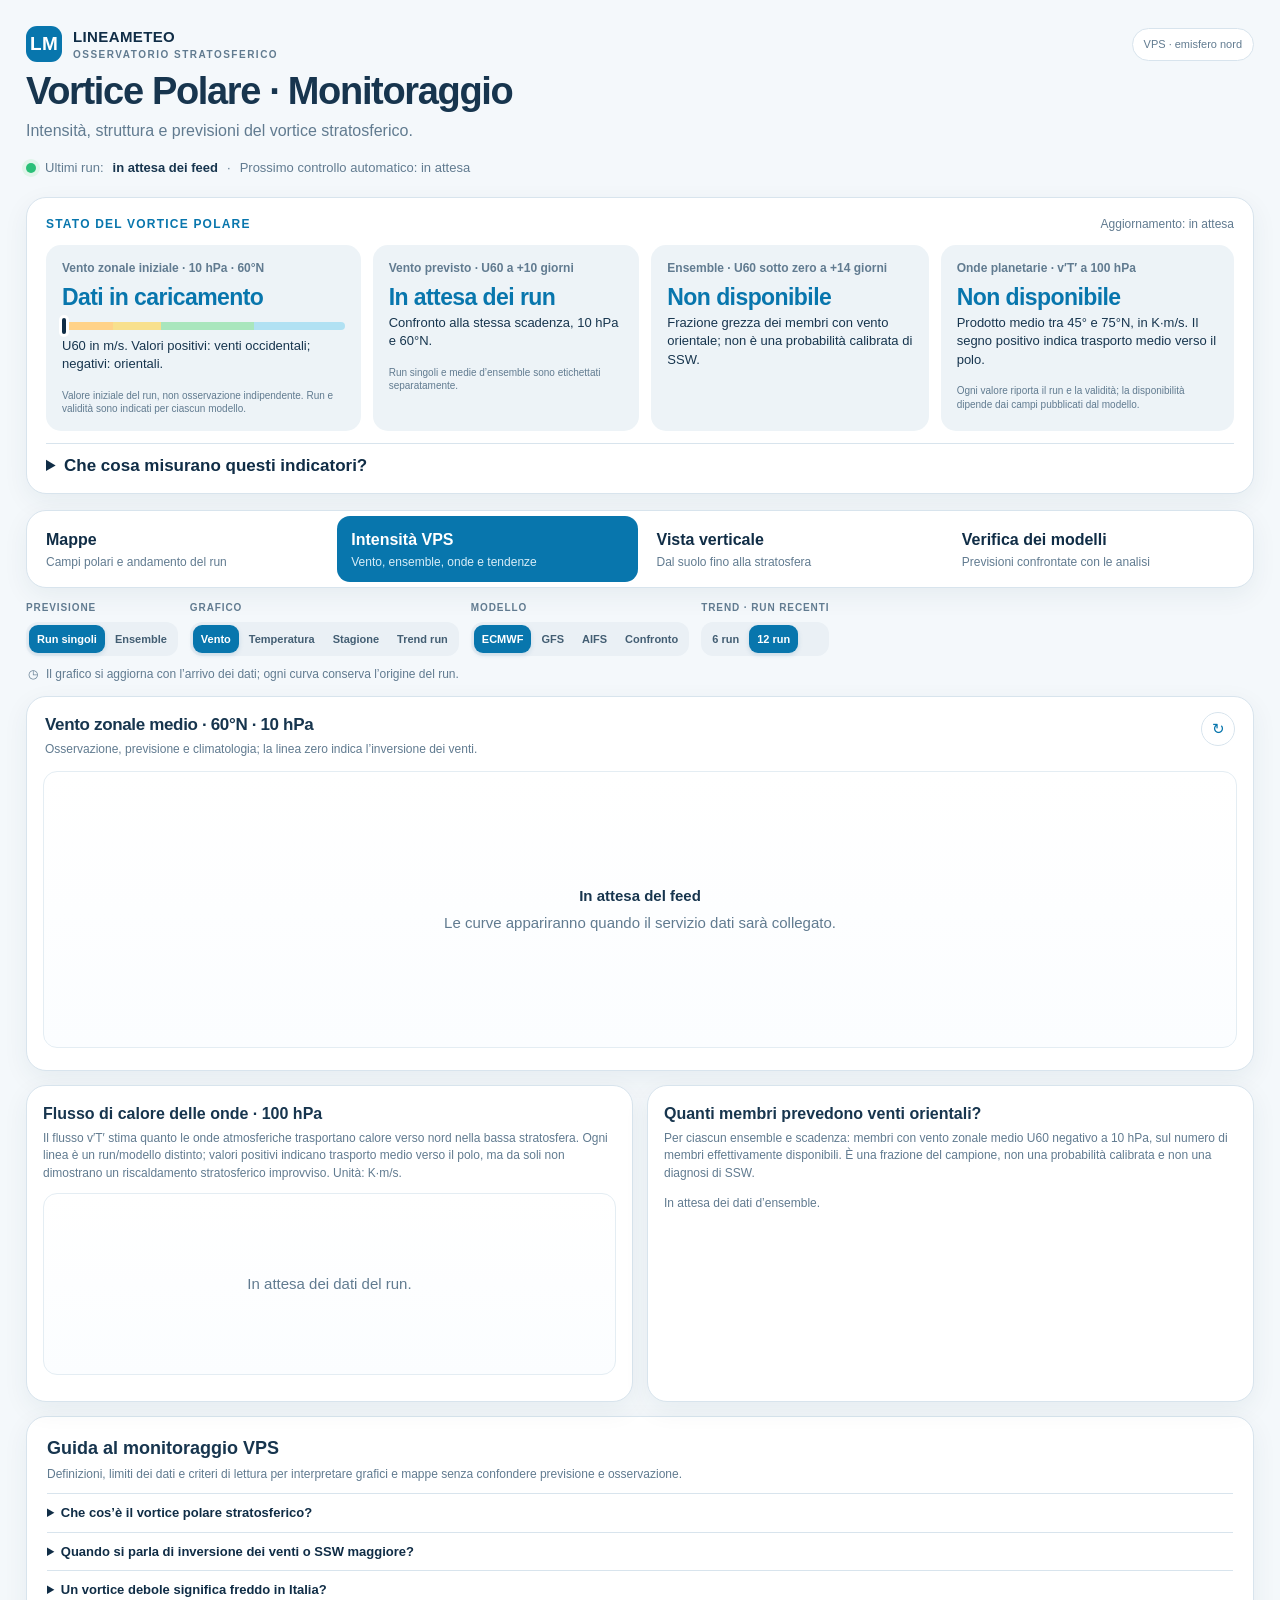
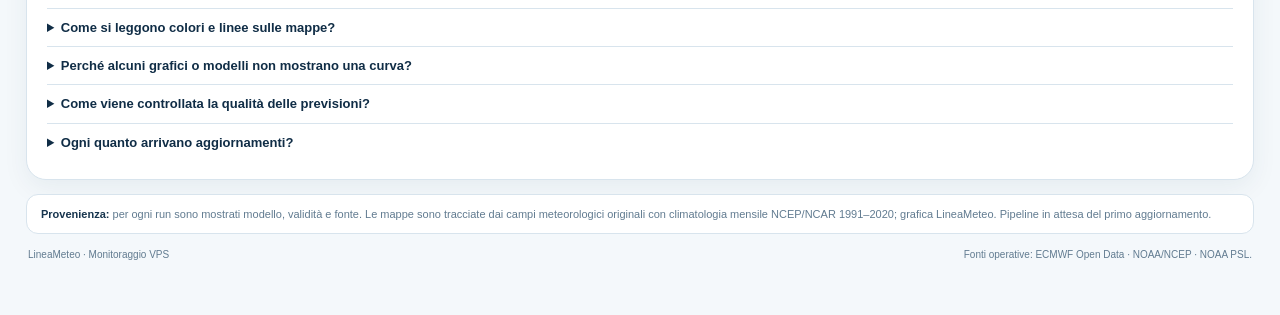
==== commit 96b5d970: "Fix ensemble chart states and map rendering" ====
--- a/public/index.html
+++ b/public/index.html
@@ -20,6 +20,19 @@
 #map-display{outline:none}#map-display:focus-visible{box-shadow:0 0 0 3px #28a8c466}
 .status-card{min-width:0}.status-list{display:grid;gap:5px;margin-top:8px;font-size:11px;line-height:1.35}.status-row{display:grid;grid-template-columns:minmax(62px,.72fr) minmax(0,1fr);gap:7px;align-items:start;padding-top:5px;border-top:1px solid #dbe5ed}.status-row b{color:var(--navy);font-weight:750}.status-row span{min-width:0;overflow-wrap:anywhere}.status-row small{display:block;color:var(--muted);font-size:10px}.status-note{margin-top:7px;color:var(--muted);font-size:10px;line-height:1.35}.status-card .status-value{margin:7px 0 3px}@media(max-width:620px){.status-list{font-size:10px}.status-row{grid-template-columns:54px minmax(0,1fr);gap:5px}.status-row small{font-size:9px}}
 .guide-panel{margin-top:14px;padding:18px 20px}.guide-panel h2{margin:0 0 4px;font-size:18px}.guide-panel>p{margin:0 0 10px;color:var(--muted);font-size:12px}.guide-panel details{border-top:1px solid var(--line);padding:9px 0}.guide-panel summary{cursor:pointer;color:var(--navy);font-weight:750;font-size:13px}.guide-panel details p{max-width:1100px;margin:7px 0 0;color:#4c6476;font-size:12px;line-height:1.55}
+/* Compact empty states and run selectors; keep chart space for real data. */
+.chartbox:has(> .chart-empty){min-height:0!important}
+.chartbox:has(> .chart-empty) svg{min-height:0}
+#verification-plot:has(> .chart-empty){min-height:0!important}
+.chart-empty.compact{min-height:112px;padding:16px 20px}
+.chart-empty.compact>div{max-width:760px;line-height:1.5}
+#vertical-chart svg{min-height:0}
+#strength-controls{gap:9px 12px;margin:8px 0 10px}
+#strength-controls .control{min-width:0}
+#strength-controls .seg{gap:2px;padding:3px}
+#strength-controls .seg button{padding:6px 8px;font-size:11px;white-space:nowrap}
+#strength-controls [data-run-count]{padding:5px 7px;font-size:10px}
+@media(max-width:620px){#strength-controls{gap:8px}#strength-controls .seg button{padding:6px 7px;font-size:10px}}
 </style>
 </head>
 <body>
@@ -57,14 +70,14 @@
     <article class="panel mapbox">
       <div id="map-display" class="map-placeholder" tabindex="0" aria-label="Mappe del vortice polare; usa le frecce sinistra e destra per cambiare scadenza"><div><strong>Mappe VPS</strong><span>In attesa del feed cartografico del run selezionato.</span></div></div>
       <div class="sliderrow"><button id="map-play" class="playbtn" aria-label="Avvia animazione" aria-pressed="false">▶</button><button id="map-prev" class="stepbtn" aria-label="Scadenza precedente">‹</button><input id="map-step" type="range" min="0" max="7" step="1" value="0" aria-label="Passo di previsione"><button id="map-next" class="stepbtn" aria-label="Scadenza successiva">›</button><output id="map-step-label">Analisi · +0 h</output></div>
-      <div class="tickrow"><span>Ora</span><span>Giorno 3</span><span>Giorno 6</span><span>Giorno 9</span><span>Giorno 12</span><span>Giorno 15</span></div>
+      <div class="tickrow"><span>Ora</span><span>Giorno 2</span><span>Giorno 4</span><span>Giorno 6</span><span>Giorno 8</span><span>Giorno 10</span><span>Giorno 12</span><span>Giorno 14</span></div>
       <div class="map-caption"><span id="map-caption">Mappa non ancora disponibile.</span><span>Vista polare · Nord</span></div>
     </article>
     <div class="source-strip"><b>Guida alla carta:</b> colori e isolinee sono spiegati nella legenda dentro l’immagine e nella didascalia. Ogni carta riporta modello, run, quota e ora valida. I modelli ensemble mostrano solo i campi che il feed ha effettivamente pubblicato; se una combinazione manca, la dashboard indica quale dato non è disponibile.</div>
   </section>
 
   <section id="view-strength" class="view-section" aria-label="Intensità del vortice">
-    <div class="controls">
+    <div id="strength-controls" class="controls">
       <div class="control"><label>Previsione</label><div class="seg"><button data-forecast="single" aria-pressed="true">Run singoli</button><button data-forecast="ensemble" aria-pressed="false">Ensemble</button></div></div>
       <div class="control"><label>Grafico</label><div class="seg"><button data-chart="wind" aria-pressed="true">Vento</button><button data-chart="temperature" aria-pressed="false">Temperatura</button><button data-chart="season" aria-pressed="false">Stagione</button><button data-chart="trend" aria-pressed="false">Trend run</button></div></div>
       <div class="control"><label>Modello</label><div class="seg"><button data-model="ecmwf" aria-pressed="true">ECMWF</button><button data-model="gfs" aria-pressed="false">GFS</button><button data-model="aifs" aria-pressed="false">AIFS</button><button data-model="compare" aria-pressed="false">Confronto</button></div></div>
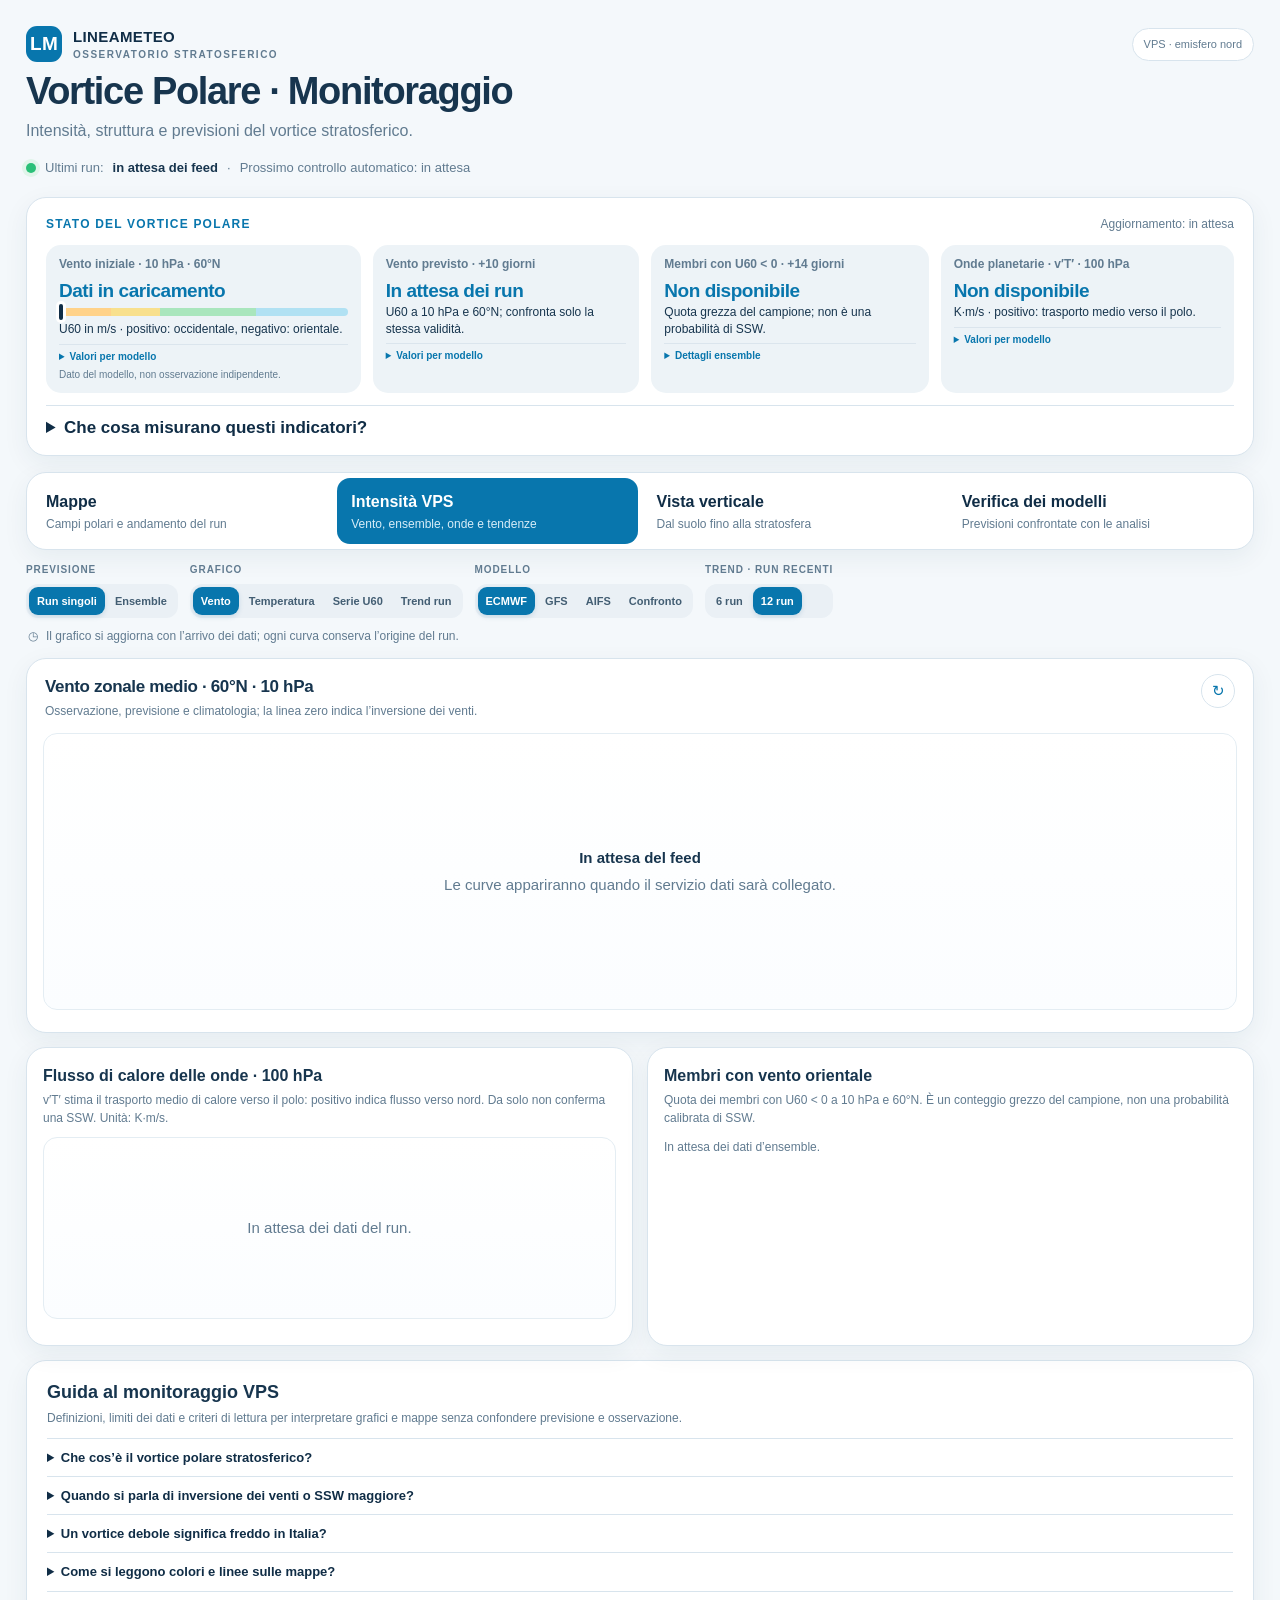
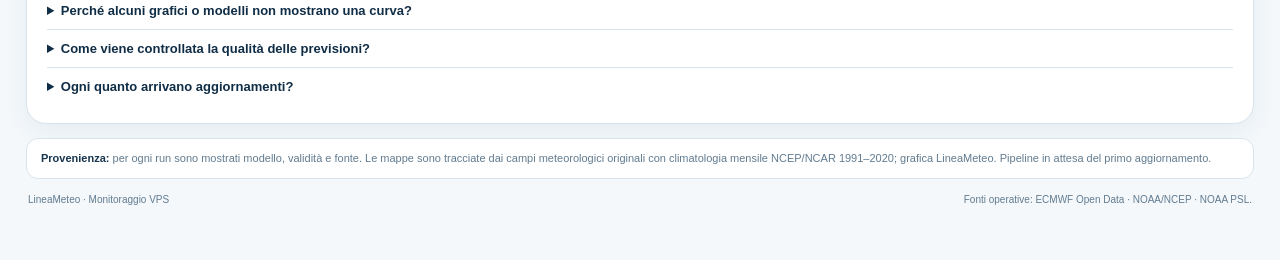
==== commit 3a8cbcb0: "Fix dashboard map captions and run labels" ====
--- a/public/index.html
+++ b/public/index.html
@@ -32,6 +32,19 @@
 #strength-controls .seg{gap:2px;padding:3px}
 #strength-controls .seg button{padding:6px 8px;font-size:11px;white-space:nowrap}
 #strength-controls [data-run-count]{padding:5px 7px;font-size:10px}
+.status-card{padding:11px 13px;min-height:0}
+.status-card .status-value{font-size:19px;margin:6px 0 3px}
+.status-card .status-detail{font-size:12px;line-height:1.35}
+.status-card .status-note{font-size:10px;margin-top:4px}
+.status-card .meter{margin:7px 0 5px}
+.status-more{margin-top:6px;border-top:1px solid #dbe5ed;padding-top:5px}
+.status-more summary{cursor:pointer;color:var(--blue);font-size:10px;font-weight:750}
+.status-more .status-list{margin-top:5px}
+.prob-table th,.prob-table td{padding:5px 4px;border-bottom:1px solid #e6edf2;text-align:right;font-size:10px;white-space:nowrap}
+.prob-table th:first-child,.prob-table td:first-child{text-align:left}
+.chart-empty.compact{min-height:64px;padding:10px 14px}
+.chart-empty.compact strong{font-size:13px;margin-bottom:2px}
+.chart-empty.compact>div{font-size:11px;line-height:1.4}
 @media(max-width:620px){#strength-controls{gap:8px}#strength-controls .seg button{padding:6px 7px;font-size:10px}}
 </style>
 </head>
@@ -45,10 +58,10 @@
   <section class="panel status-panel" aria-label="Stato VPS">
     <div class="panel-head"><span class="eyebrow">Stato del vortice polare</span><span id="updated" class="updated">Aggiornamento: in attesa</span></div>
     <div class="status-grid">
-      <article class="status-card"><div class="status-label">Vento zonale iniziale · 10 hPa · 60°N</div><div id="wind-state" class="status-value">Dati in caricamento</div><div class="meter" aria-hidden="true"><i id="wind-meter"></i></div><div id="wind-value" class="status-detail">U60 in m/s. Valori positivi: venti occidentali; negativi: orientali.</div><div id="status-initial-models" class="status-list" aria-live="polite"></div><div class="status-note">Valore iniziale del run, non osservazione indipendente. Run e validità sono indicati per ciascun modello.</div></article>
-      <article class="status-card"><div class="status-label">Vento previsto · U60 a +10 giorni</div><div id="forecast-state" class="status-value">In attesa dei run</div><div id="forecast-value" class="status-detail">Confronto alla stessa scadenza, 10 hPa e 60°N.</div><div id="status-forecast-models" class="status-list" aria-live="polite"></div><div class="status-note">Run singoli e medie d’ensemble sono etichettati separatamente.</div></article>
-      <article class="status-card"><div class="status-label">Ensemble · U60 sotto zero a +14 giorni</div><div id="ssw-state" class="status-value">Non disponibile</div><div id="ssw-value" class="status-detail">Frazione grezza dei membri con vento orientale; non è una probabilità calibrata di SSW.</div><div id="status-ensemble-models" class="status-list" aria-live="polite"></div></article>
-      <article class="status-card"><div class="status-label">Onde planetarie · v′T′ a 100 hPa</div><div id="wave-state" class="status-value">Non disponibile</div><div id="wave-value" class="status-detail">Prodotto medio tra 45° e 75°N, in K·m/s. Il segno positivo indica trasporto medio verso il polo.</div><div id="status-wave-models" class="status-list" aria-live="polite"></div><div class="status-note">Ogni valore riporta il run e la validità; la disponibilità dipende dai campi pubblicati dal modello.</div></article>
+      <article class="status-card"><div class="status-label">Vento iniziale · 10 hPa · 60°N</div><div id="wind-state" class="status-value">Dati in caricamento</div><div class="meter" aria-hidden="true"><i id="wind-meter"></i></div><div id="wind-value" class="status-detail">U60 in m/s · positivo: occidentale, negativo: orientale.</div><details class="status-more"><summary>Valori per modello</summary><div id="status-initial-models" class="status-list" aria-live="polite"></div></details><div class="status-note">Dato del modello, non osservazione indipendente.</div></article>
+      <article class="status-card"><div class="status-label">Vento previsto · +10 giorni</div><div id="forecast-state" class="status-value">In attesa dei run</div><div id="forecast-value" class="status-detail">U60 a 10 hPa e 60°N; confronta solo la stessa validità.</div><details class="status-more"><summary>Valori per modello</summary><div id="status-forecast-models" class="status-list" aria-live="polite"></div></details></article>
+      <article class="status-card"><div class="status-label">Membri con U60 &lt; 0 · +14 giorni</div><div id="ssw-state" class="status-value">Non disponibile</div><div id="ssw-value" class="status-detail">Quota grezza del campione; non è una probabilità di SSW.</div><details class="status-more"><summary>Dettagli ensemble</summary><div id="status-ensemble-models" class="status-list" aria-live="polite"></div></details></article>
+      <article class="status-card"><div class="status-label">Onde planetarie · v′T′ · 100 hPa</div><div id="wave-state" class="status-value">Non disponibile</div><div id="wave-value" class="status-detail">K·m/s · positivo: trasporto medio verso il polo.</div><details class="status-more"><summary>Valori per modello</summary><div id="status-wave-models" class="status-list" aria-live="polite"></div></details></article>
     </div>
     <details class="help"><summary>Che cosa misurano questi indicatori?</summary><p><b>Vento zonale U60:</b> media del vento da ovest verso est a 60°N e 10 hPa (circa 30 km). Positivo significa venti occidentali; negativo, orientali. <b>Previsione IFS:</b> valore del run deterministico a +240 ore, non media dell’ensemble. <b>Membri sotto zero:</b> conteggio e frazione dei membri che prevedono vento orientale a +336 ore; è una quota grezza riferita a quel campione, non una probabilità calibrata e non basta da sola a diagnosticare un riscaldamento stratosferico improvviso. <b>Flusso v′T′:</b> misura l’attività delle onde planetarie nella bassa stratosfera; un valore positivo indica trasporto medio di calore verso il polo. Nessun indicatore, preso singolarmente, determina il tempo al suolo.</p></details>
   </section>
@@ -79,7 +92,7 @@
   <section id="view-strength" class="view-section" aria-label="Intensità del vortice">
     <div id="strength-controls" class="controls">
       <div class="control"><label>Previsione</label><div class="seg"><button data-forecast="single" aria-pressed="true">Run singoli</button><button data-forecast="ensemble" aria-pressed="false">Ensemble</button></div></div>
-      <div class="control"><label>Grafico</label><div class="seg"><button data-chart="wind" aria-pressed="true">Vento</button><button data-chart="temperature" aria-pressed="false">Temperatura</button><button data-chart="season" aria-pressed="false">Stagione</button><button data-chart="trend" aria-pressed="false">Trend run</button></div></div>
+      <div class="control"><label>Grafico</label><div class="seg"><button data-chart="wind" aria-pressed="true">Vento</button><button data-chart="temperature" aria-pressed="false">Temperatura</button><button data-chart="season" aria-pressed="false">Serie U60</button><button data-chart="trend" aria-pressed="false">Trend run</button></div></div>
       <div class="control"><label>Modello</label><div class="seg"><button data-model="ecmwf" aria-pressed="true">ECMWF</button><button data-model="gfs" aria-pressed="false">GFS</button><button data-model="aifs" aria-pressed="false">AIFS</button><button data-model="compare" aria-pressed="false">Confronto</button></div></div>
       <div class="control"><label>Trend · run recenti</label><div class="seg"><button data-run-count="6" aria-pressed="false">6 run</button><button data-run-count="12" aria-pressed="true">12 run</button></div></div>
     </div>
@@ -90,8 +103,8 @@
       <div id="strength-legend" class="legend"></div>
     </article>
     <div class="grid-two">
-      <article class="panel mini-panel"><h3>Flusso di calore delle onde · 100 hPa</h3><p>Il flusso v′T′ stima quanto le onde atmosferiche trasportano calore verso nord nella bassa stratosfera. Ogni linea è un run/modello distinto; valori positivi indicano trasporto medio verso il polo, ma da soli non dimostrano un riscaldamento stratosferico improvviso. Unità: K·m/s.</p><div id="wave-chart" class="chartbox" style="margin-top:10px;min-height:180px"><div class="chart-empty" style="min-height:160px">In attesa dei dati del run.</div></div><div id="wave-legend" class="legend"></div></article>
-      <article class="panel mini-panel"><h3>Quanti membri prevedono venti orientali?</h3><p>Per ciascun ensemble e scadenza: membri con vento zonale medio U60 negativo a 10 hPa, sul numero di membri effettivamente disponibili. È una frazione del campione, non una probabilità calibrata e non una diagnosi di SSW.</p><div id="odds-table" style="margin-top:12px;color:var(--muted);font-size:12px">In attesa dei dati d’ensemble.</div></article>
+      <article class="panel mini-panel"><h3>Flusso di calore delle onde · 100 hPa</h3><p>v′T′ stima il trasporto medio di calore verso il polo: positivo indica flusso verso nord. Da solo non conferma una SSW. Unità: K·m/s.</p><div id="wave-chart" class="chartbox" style="margin-top:10px;min-height:180px"><div class="chart-empty" style="min-height:160px">In attesa dei dati del run.</div></div><div id="wave-legend" class="legend"></div></article>
+      <article class="panel mini-panel"><h3>Membri con vento orientale</h3><p>Quota dei membri con U60 &lt; 0 a 10 hPa e 60°N. È un conteggio grezzo del campione, non una probabilità calibrata di SSW.</p><div id="odds-table" style="margin-top:12px;color:var(--muted);font-size:12px">In attesa dei dati d’ensemble.</div></article>
     </div>
   </section>
 
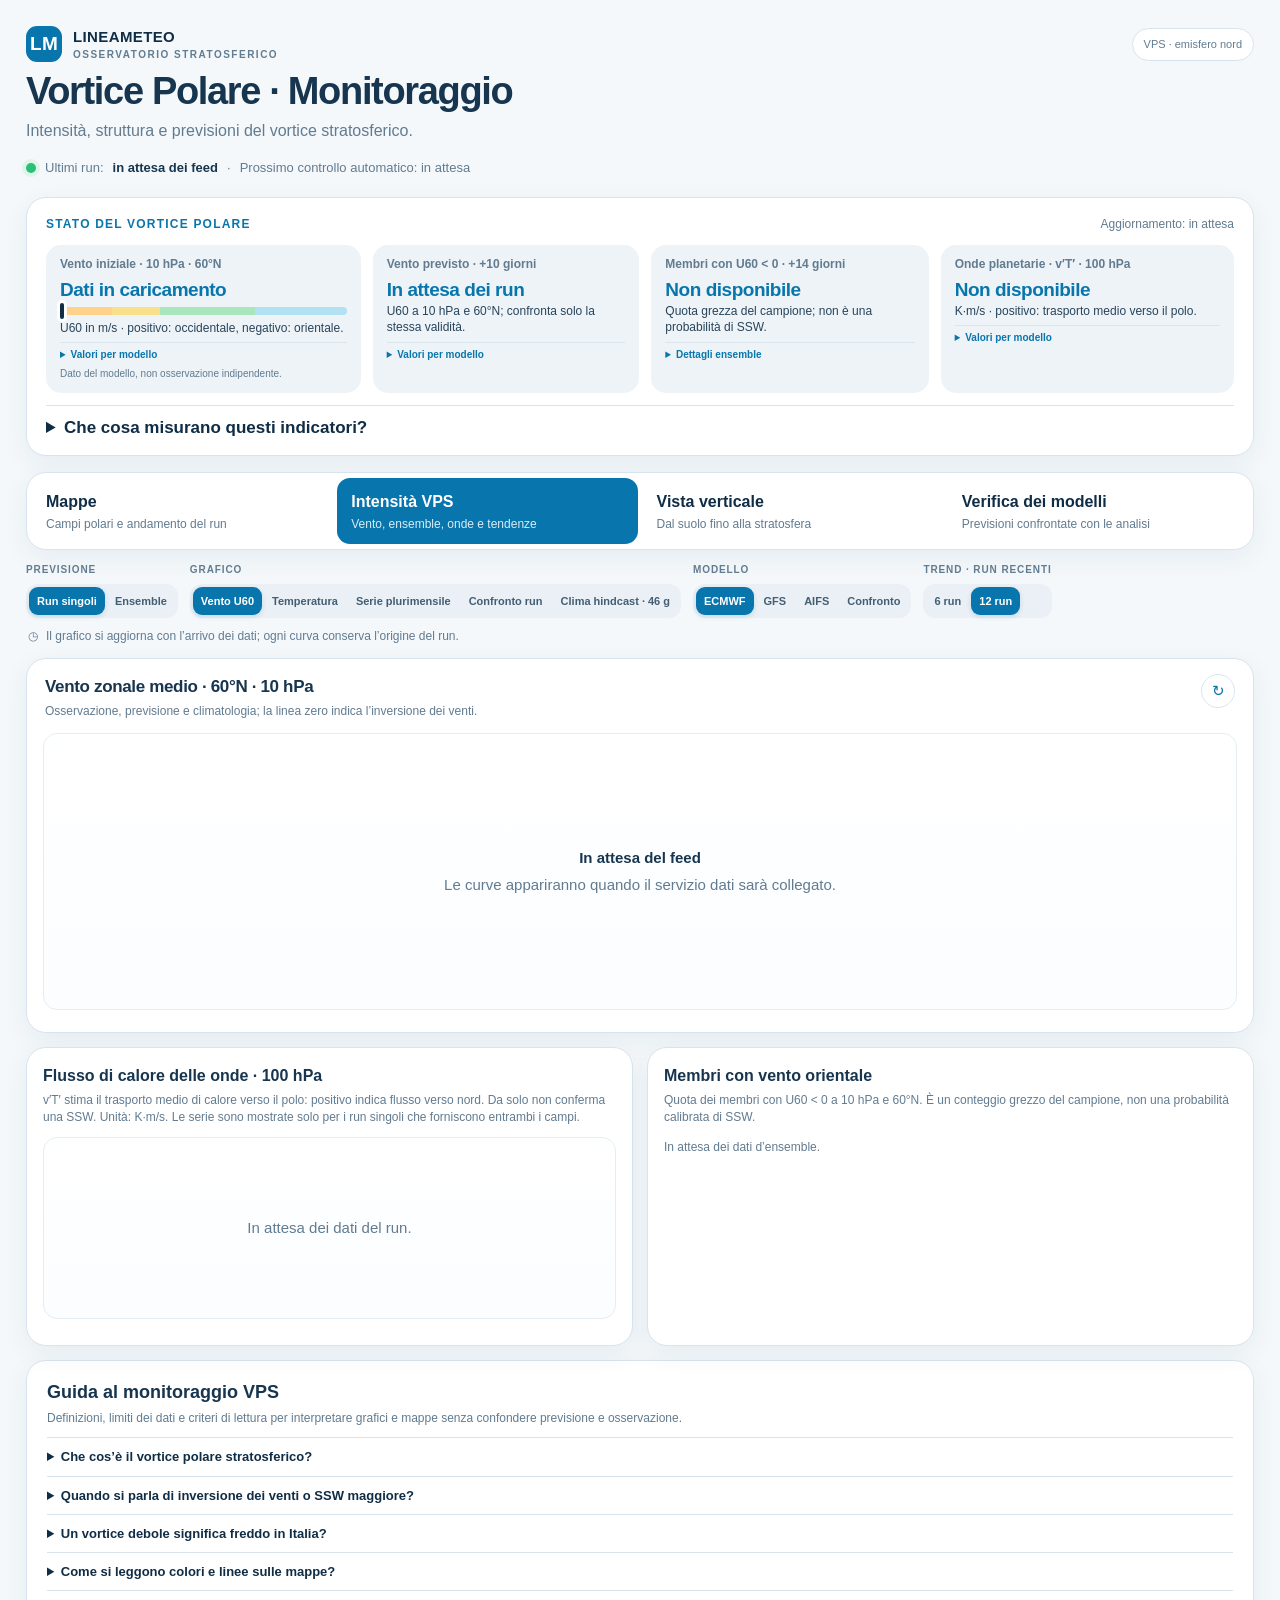
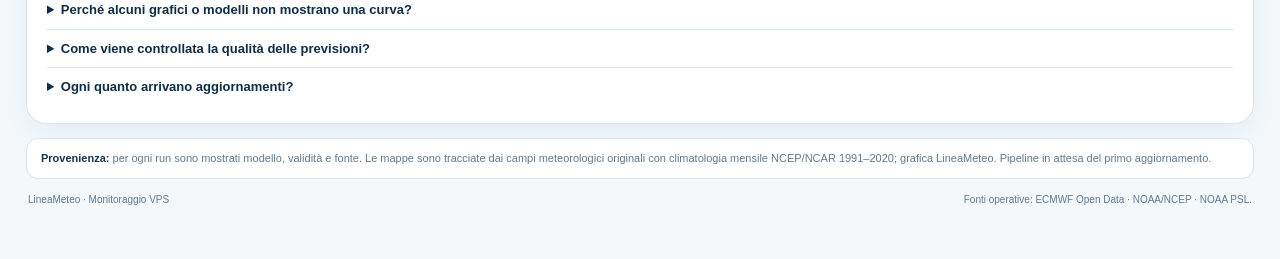
==== commit 2026d524: "Add ECMWF S2S hindcast reference and finish dashboard improvements" ====
--- a/public/index.html
+++ b/public/index.html
@@ -19,6 +19,7 @@
 .stepbtn{width:36px;height:36px;border:1px solid var(--line);border-radius:50%;background:#fff;color:var(--blue);font-size:20px;line-height:1}
 #map-display{outline:none}#map-display:focus-visible{box-shadow:0 0 0 3px #28a8c466}
 .status-card{min-width:0}.status-list{display:grid;gap:5px;margin-top:8px;font-size:11px;line-height:1.35}.status-row{display:grid;grid-template-columns:minmax(62px,.72fr) minmax(0,1fr);gap:7px;align-items:start;padding-top:5px;border-top:1px solid #dbe5ed}.status-row b{color:var(--navy);font-weight:750}.status-row span{min-width:0;overflow-wrap:anywhere}.status-row small{display:block;color:var(--muted);font-size:10px}.status-note{margin-top:7px;color:var(--muted);font-size:10px;line-height:1.35}.status-card .status-value{margin:7px 0 3px}@media(max-width:620px){.status-list{font-size:10px}.status-row{grid-template-columns:54px minmax(0,1fr);gap:5px}.status-row small{font-size:9px}}
+.status-card{border:1px solid transparent;transition:background-color .2s ease,border-color .2s ease}.status-card.tone-warn{background:#fff7ed;border-color:#fed7aa}.status-card.tone-alert{background:#fff1f2;border-color:#fecdd3}.status-card.tone-ok{background:#effaf4;border-color:#bbebcf}.status-value.warn{color:#b45309}.status-value.alert{color:#c62828}.status-value.ok{color:#16734a}.status-label{line-height:1.3}.status-card .status-detail{color:#28445b}
 .guide-panel{margin-top:14px;padding:18px 20px}.guide-panel h2{margin:0 0 4px;font-size:18px}.guide-panel>p{margin:0 0 10px;color:var(--muted);font-size:12px}.guide-panel details{border-top:1px solid var(--line);padding:9px 0}.guide-panel summary{cursor:pointer;color:var(--navy);font-weight:750;font-size:13px}.guide-panel details p{max-width:1100px;margin:7px 0 0;color:#4c6476;font-size:12px;line-height:1.55}
 /* Compact empty states and run selectors; keep chart space for real data. */
 .chartbox:has(> .chart-empty){min-height:0!important}
@@ -46,6 +47,7 @@
 .chart-empty.compact strong{font-size:13px;margin-bottom:2px}
 .chart-empty.compact>div{font-size:11px;line-height:1.4}
 @media(max-width:620px){#strength-controls{gap:8px}#strength-controls .seg button{padding:6px 7px;font-size:10px}}
+.live-dot.stale{background:#c83d35;box-shadow:0 0 0 4px #fbe5e3}
 </style>
 </head>
 <body>
@@ -63,7 +65,7 @@
       <article class="status-card"><div class="status-label">Membri con U60 &lt; 0 · +14 giorni</div><div id="ssw-state" class="status-value">Non disponibile</div><div id="ssw-value" class="status-detail">Quota grezza del campione; non è una probabilità di SSW.</div><details class="status-more"><summary>Dettagli ensemble</summary><div id="status-ensemble-models" class="status-list" aria-live="polite"></div></details></article>
       <article class="status-card"><div class="status-label">Onde planetarie · v′T′ · 100 hPa</div><div id="wave-state" class="status-value">Non disponibile</div><div id="wave-value" class="status-detail">K·m/s · positivo: trasporto medio verso il polo.</div><details class="status-more"><summary>Valori per modello</summary><div id="status-wave-models" class="status-list" aria-live="polite"></div></details></article>
     </div>
-    <details class="help"><summary>Che cosa misurano questi indicatori?</summary><p><b>Vento zonale U60:</b> media del vento da ovest verso est a 60°N e 10 hPa (circa 30 km). Positivo significa venti occidentali; negativo, orientali. <b>Previsione IFS:</b> valore del run deterministico a +240 ore, non media dell’ensemble. <b>Membri sotto zero:</b> conteggio e frazione dei membri che prevedono vento orientale a +336 ore; è una quota grezza riferita a quel campione, non una probabilità calibrata e non basta da sola a diagnosticare un riscaldamento stratosferico improvviso. <b>Flusso v′T′:</b> misura l’attività delle onde planetarie nella bassa stratosfera; un valore positivo indica trasporto medio di calore verso il polo. Nessun indicatore, preso singolarmente, determina il tempo al suolo.</p></details>
+    <details class="help"><summary>Che cosa misurano questi indicatori?</summary><p><b>Vento zonale U60:</b> media del vento da ovest verso est a 60°N e 10 hPa (circa 30 km). Positivo significa venti occidentali; negativo, orientali. <b>Previsione IFS:</b> valore del run deterministico a +240 ore, non media dell’ensemble. <b>Membri sotto zero:</b> conteggio e frazione dei membri che prevedono vento orientale a +336 ore; è una quota grezza riferita a quel campione, non una probabilità calibrata e non basta da sola a diagnosticare un riscaldamento stratosferico improvviso. <b>Clima hindcast:</b> distribuzione storica ECMWF S2S 2006–2025 per inizializzazioni vicine alla data dell’anno. La fascia non è una previsione operativa né un intervallo di confidenza; il run ENS attuale si ferma all’ultima scadenza effettivamente pubblicata. <b>Flusso v′T′:</b> misura l’attività delle onde planetarie nella bassa stratosfera; un valore positivo indica trasporto medio di calore verso il polo. Nessun indicatore, preso singolarmente, determina il tempo al suolo.</p></details>
   </section>
 
   <nav class="panel views" aria-label="Sezioni dashboard" role="tablist">
@@ -75,14 +77,14 @@
 
   <section id="view-maps" class="view-section hidden" aria-label="Mappe polari">
     <div class="controls map-controls">
-      <div class="control"><label for="map-model">Modello e run disponibile</label><select id="map-model"><option value="ecmwf_ifs">ECMWF IFS · run più recente</option><option value="ecmwf_ens">ECMWF ENS · media ensemble</option><option value="aifs">AIFS · run più recente</option><option value="aifs_ens">AIFS ENS · media ensemble</option><option value="gfs">GFS · run più recente</option><option value="gefs">GEFS · media ensemble</option><option value="compare">Confronto modelli</option></select></div>
+      <div class="control"><label for="map-model">Modello e run disponibile</label><select id="map-model"><option value="ecmwf_ifs">ECMWF IFS · run più recente</option><option value="aifs">AIFS · run più recente</option><option value="gfs">GFS · run più recente</option><option value="compare">Confronto modelli</option></select></div>
       <div class="control"><label>Quota</label><div class="seg"><button data-level="10" aria-pressed="true">10 hPa</button><button data-level="50" aria-pressed="false">50 hPa</button><button data-level="both" aria-pressed="false">Entrambe</button></div></div>
       <div class="control"><label>Campo</label><div class="seg"><button data-field="vortex" aria-pressed="true">Struttura del vortice</button><button data-field="temp" aria-pressed="false">Anomalia temperatura</button><button data-field="height" aria-pressed="false">Anomalia geopotenziale</button><button data-field="wind" aria-pressed="false">Vento zonale</button></div></div>
     </div>
     <div class="freshness"><span class="live-dot"></span><span id="map-freshness">Seleziona il passo previsto con il cursore.</span></div>
     <article class="panel mapbox">
       <div id="map-display" class="map-placeholder" tabindex="0" aria-label="Mappe del vortice polare; usa le frecce sinistra e destra per cambiare scadenza"><div><strong>Mappe VPS</strong><span>In attesa del feed cartografico del run selezionato.</span></div></div>
-      <div class="sliderrow"><button id="map-play" class="playbtn" aria-label="Avvia animazione" aria-pressed="false">▶</button><button id="map-prev" class="stepbtn" aria-label="Scadenza precedente">‹</button><input id="map-step" type="range" min="0" max="7" step="1" value="0" aria-label="Passo di previsione"><button id="map-next" class="stepbtn" aria-label="Scadenza successiva">›</button><output id="map-step-label">Analisi · +0 h</output></div>
+      <div class="sliderrow"><button id="map-play" class="playbtn" aria-label="Avvia animazione" aria-pressed="false">▶</button><button id="map-prev" class="stepbtn" aria-label="Scadenza precedente">‹</button><input id="map-step" type="range" min="0" max="30" step="1" value="0" aria-label="Passo di previsione"><button id="map-next" class="stepbtn" aria-label="Scadenza successiva">›</button><output id="map-step-label">Analisi · +0 h</output></div>
       <div class="tickrow"><span>Ora</span><span>Giorno 2</span><span>Giorno 4</span><span>Giorno 6</span><span>Giorno 8</span><span>Giorno 10</span><span>Giorno 12</span><span>Giorno 14</span></div>
       <div class="map-caption"><span id="map-caption">Mappa non ancora disponibile.</span><span>Vista polare · Nord</span></div>
     </article>
@@ -92,7 +94,7 @@
   <section id="view-strength" class="view-section" aria-label="Intensità del vortice">
     <div id="strength-controls" class="controls">
       <div class="control"><label>Previsione</label><div class="seg"><button data-forecast="single" aria-pressed="true">Run singoli</button><button data-forecast="ensemble" aria-pressed="false">Ensemble</button></div></div>
-      <div class="control"><label>Grafico</label><div class="seg"><button data-chart="wind" aria-pressed="true">Vento</button><button data-chart="temperature" aria-pressed="false">Temperatura</button><button data-chart="season" aria-pressed="false">Serie U60</button><button data-chart="trend" aria-pressed="false">Trend run</button></div></div>
+      <div class="control"><label>Grafico</label><div class="seg"><button data-chart="wind" aria-pressed="true">Vento U60</button><button data-chart="temperature" aria-pressed="false">Temperatura</button><button data-chart="season" aria-pressed="false">Serie plurimensile</button><button data-chart="trend" aria-pressed="false">Confronto run</button><button data-chart="hindcast" aria-pressed="false">Clima hindcast · 46 g</button></div></div>
       <div class="control"><label>Modello</label><div class="seg"><button data-model="ecmwf" aria-pressed="true">ECMWF</button><button data-model="gfs" aria-pressed="false">GFS</button><button data-model="aifs" aria-pressed="false">AIFS</button><button data-model="compare" aria-pressed="false">Confronto</button></div></div>
       <div class="control"><label>Trend · run recenti</label><div class="seg"><button data-run-count="6" aria-pressed="false">6 run</button><button data-run-count="12" aria-pressed="true">12 run</button></div></div>
     </div>
@@ -103,18 +105,18 @@
       <div id="strength-legend" class="legend"></div>
     </article>
     <div class="grid-two">
-      <article class="panel mini-panel"><h3>Flusso di calore delle onde · 100 hPa</h3><p>v′T′ stima il trasporto medio di calore verso il polo: positivo indica flusso verso nord. Da solo non conferma una SSW. Unità: K·m/s.</p><div id="wave-chart" class="chartbox" style="margin-top:10px;min-height:180px"><div class="chart-empty" style="min-height:160px">In attesa dei dati del run.</div></div><div id="wave-legend" class="legend"></div></article>
+      <article class="panel mini-panel"><h3>Flusso di calore delle onde · 100 hPa</h3><p>v′T′ stima il trasporto medio di calore verso il polo: positivo indica flusso verso nord. Da solo non conferma una SSW. Unità: K·m/s. Le serie sono mostrate solo per i run singoli che forniscono entrambi i campi.</p><div id="wave-chart" class="chartbox" style="margin-top:10px;min-height:180px"><div class="chart-empty" style="min-height:160px">In attesa dei dati del run.</div></div><div id="wave-legend" class="legend"></div></article>
       <article class="panel mini-panel"><h3>Membri con vento orientale</h3><p>Quota dei membri con U60 &lt; 0 a 10 hPa e 60°N. È un conteggio grezzo del campione, non una probabilità calibrata di SSW.</p><div id="odds-table" style="margin-top:12px;color:var(--muted);font-size:12px">In attesa dei dati d’ensemble.</div></article>
     </div>
   </section>
 
   <section id="view-vertical" class="view-section hidden" aria-label="Vista verticale">
     <div class="controls">
-      <div class="control"><label>Modello</label><div class="seg"><button data-vmodel="ecmwf" aria-pressed="true">ECMWF IFS</button><button data-vmodel="aifs" aria-pressed="false">AIFS</button><button data-vmodel="gfs" aria-pressed="false">GFS</button></div></div>
-      <div class="control"><label>Campo</label><div class="seg"><button data-vfield="wind" aria-pressed="true">Vento</button><button data-vfield="temperature" aria-pressed="false">Temperatura</button><button data-vfield="height" aria-pressed="false">Geopotenziale</button></div></div>
-      <div class="control"><label>Confronto con il clima</label><div class="seg"><button data-vscale="anomaly" aria-pressed="true">Scarto dalla media</button><button data-vscale="sigma" aria-pressed="false">Scarto in σ</button><button data-vscale="raw" aria-pressed="false">Valore effettivo</button></div></div>
+      <div class="control"><label>Modello</label><div class="seg"><button data-vmodel="ecmwf" aria-pressed="true">ECMWF</button><button data-vmodel="gfs" aria-pressed="false">GFS</button><button data-vmodel="aifs" aria-pressed="false">AIFS</button></div></div>
+      <div class="control"><label>Mostra</label><div class="seg"><button data-vfield="wind" aria-pressed="true">Vento</button><button data-vfield="temperature" aria-pressed="false">Temperatura</button><button data-vfield="height" aria-pressed="false">Altezza</button></div></div>
+      <div class="control"><label>Scala</label><div class="seg"><button data-vscale="raw" aria-pressed="false">Valori effettivi</button><button data-vscale="anomaly" aria-pressed="true">Anomalia</button><button data-vscale="sigma" aria-pressed="false">Quanto è insolito</button></div></div>
     </div>
-    <article class="panel chart-panel"><div class="chart-top"><div><h2>Atmosfera dall’alto verso il basso · pressione nel tempo</h2><p>La stratosfera è in alto (pressione bassa), la superficie in basso (pressione vicina a 1000 hPa). Il tempo scorre da sinistra a destra. La disponibilità dei livelli dipende dal modello e dal campo scelto.</p></div></div><div id="vertical-chart" class="chartbox"><div class="chart-empty"><div><strong>Profilo verticale in attesa</strong>Servono campi su più livelli di pressione per il run selezionato.</div></div></div><div class="section-note">“Scarto dalla media” sottrae la normale mensile 1991–2020: per la temperatura si esprime in °C (una differenza di 1 °C equivale a 1 K); per vento in m/s e geopotenziale in metri. “σ” divide lo scarto per la variabilità climatica tipica: +1 σ significa una deviazione standard sopra la media. “Valore effettivo” mostra la grandezza prevista con la sua unità. La climatologia disponibile copre fino a 10 hPa; per questo i livelli più alti del GFS compaiono solo nei valori effettivi.</div></article>
+    <article class="panel chart-panel"><div class="chart-top"><div><h2 id="vertical-title">Sezione verticale · 10–1000 hPa</h2><p id="vertical-description">Evoluzione prevista per livello di pressione. Passa sul grafico per leggere valore, quota e scadenza.</p></div></div><div id="vertical-chart" class="chartbox vertical-box"><div class="chart-empty compact"><div><strong>Sezione verticale in attesa</strong>Il grafico si popola appena sono disponibili i campi del run selezionato.</div></div></div><div class="section-note">Anomalia = scarto dalla climatologia mensile 1991–2020; “Quanto è insolito” esprime lo scarto in deviazioni standard (σ). I colori indicano valori sotto o sopra la media; i contorni aiutano a seguire le strutture verticali. Dove la copertura climatologica manca, la relativa scala non è disponibile.</div></article>
   </section>
 
   <section id="view-accuracy" class="view-section hidden" aria-label="Verifica dei modelli">
